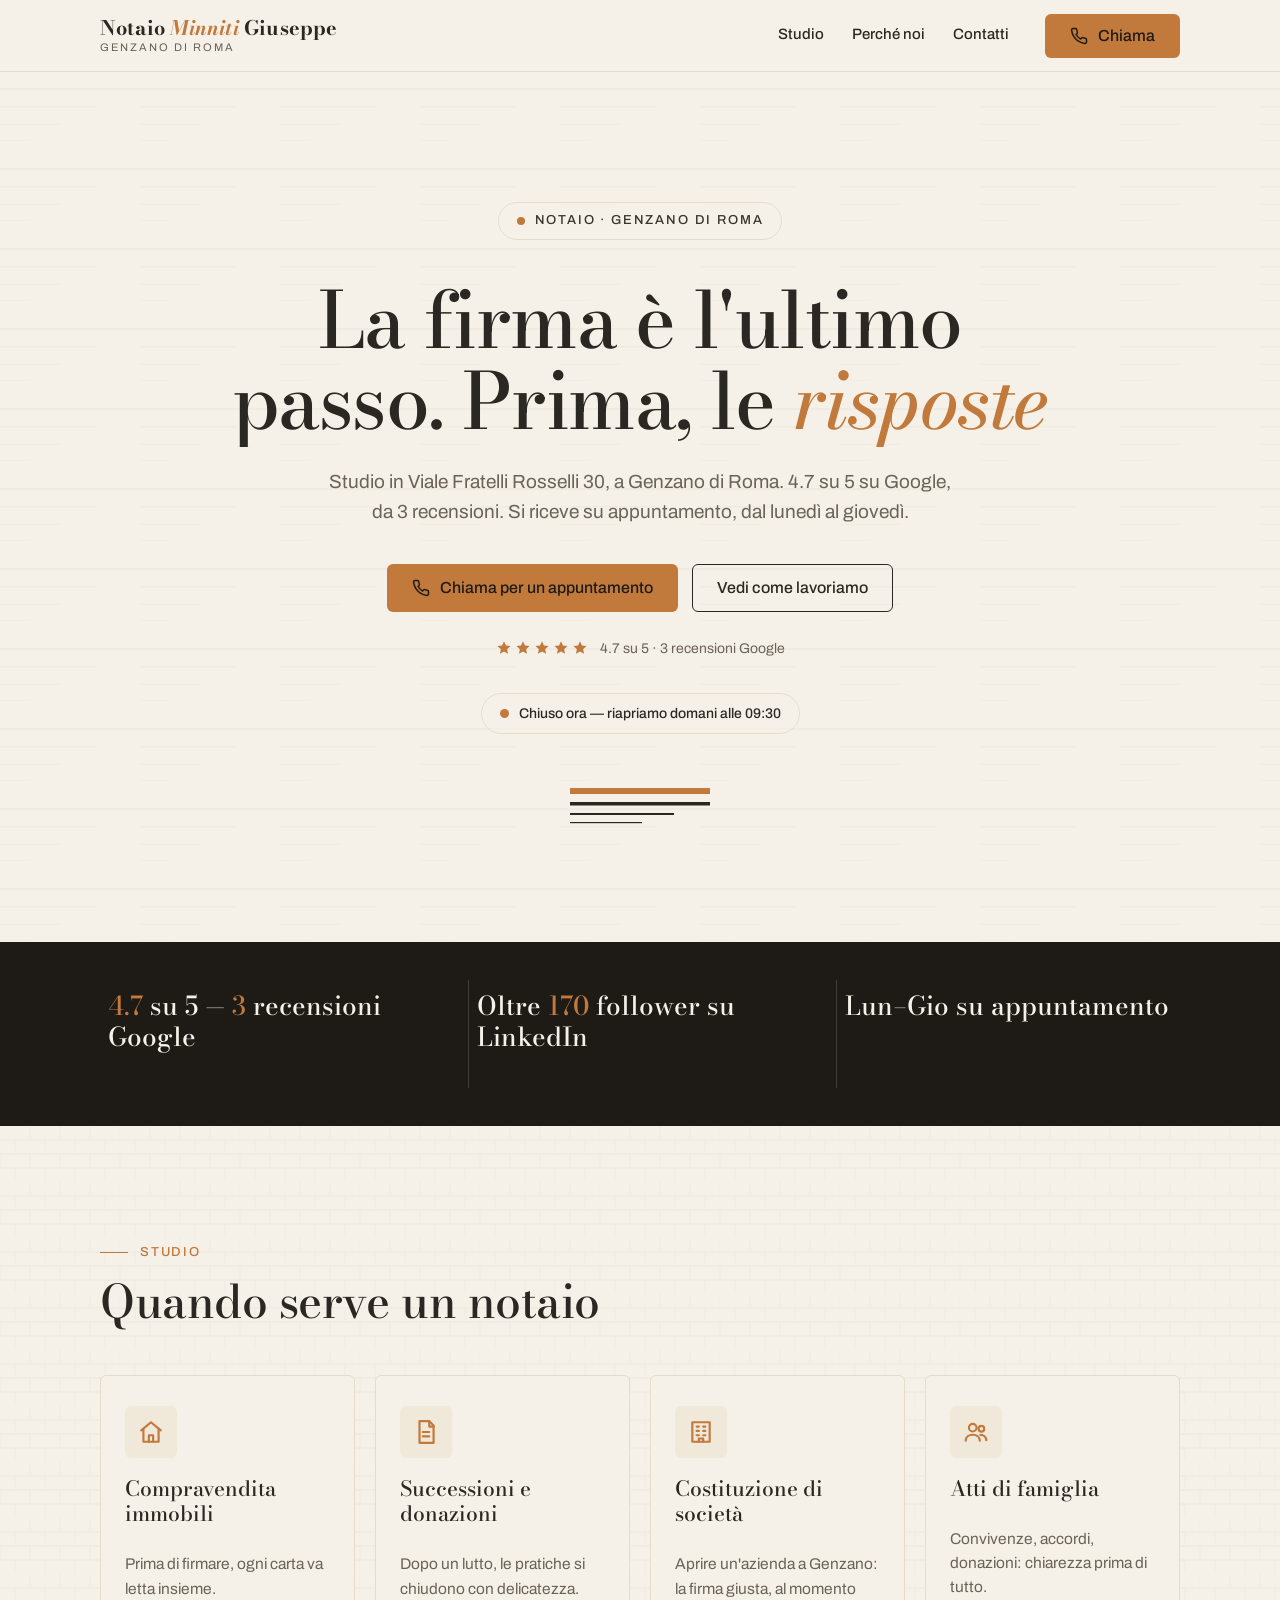
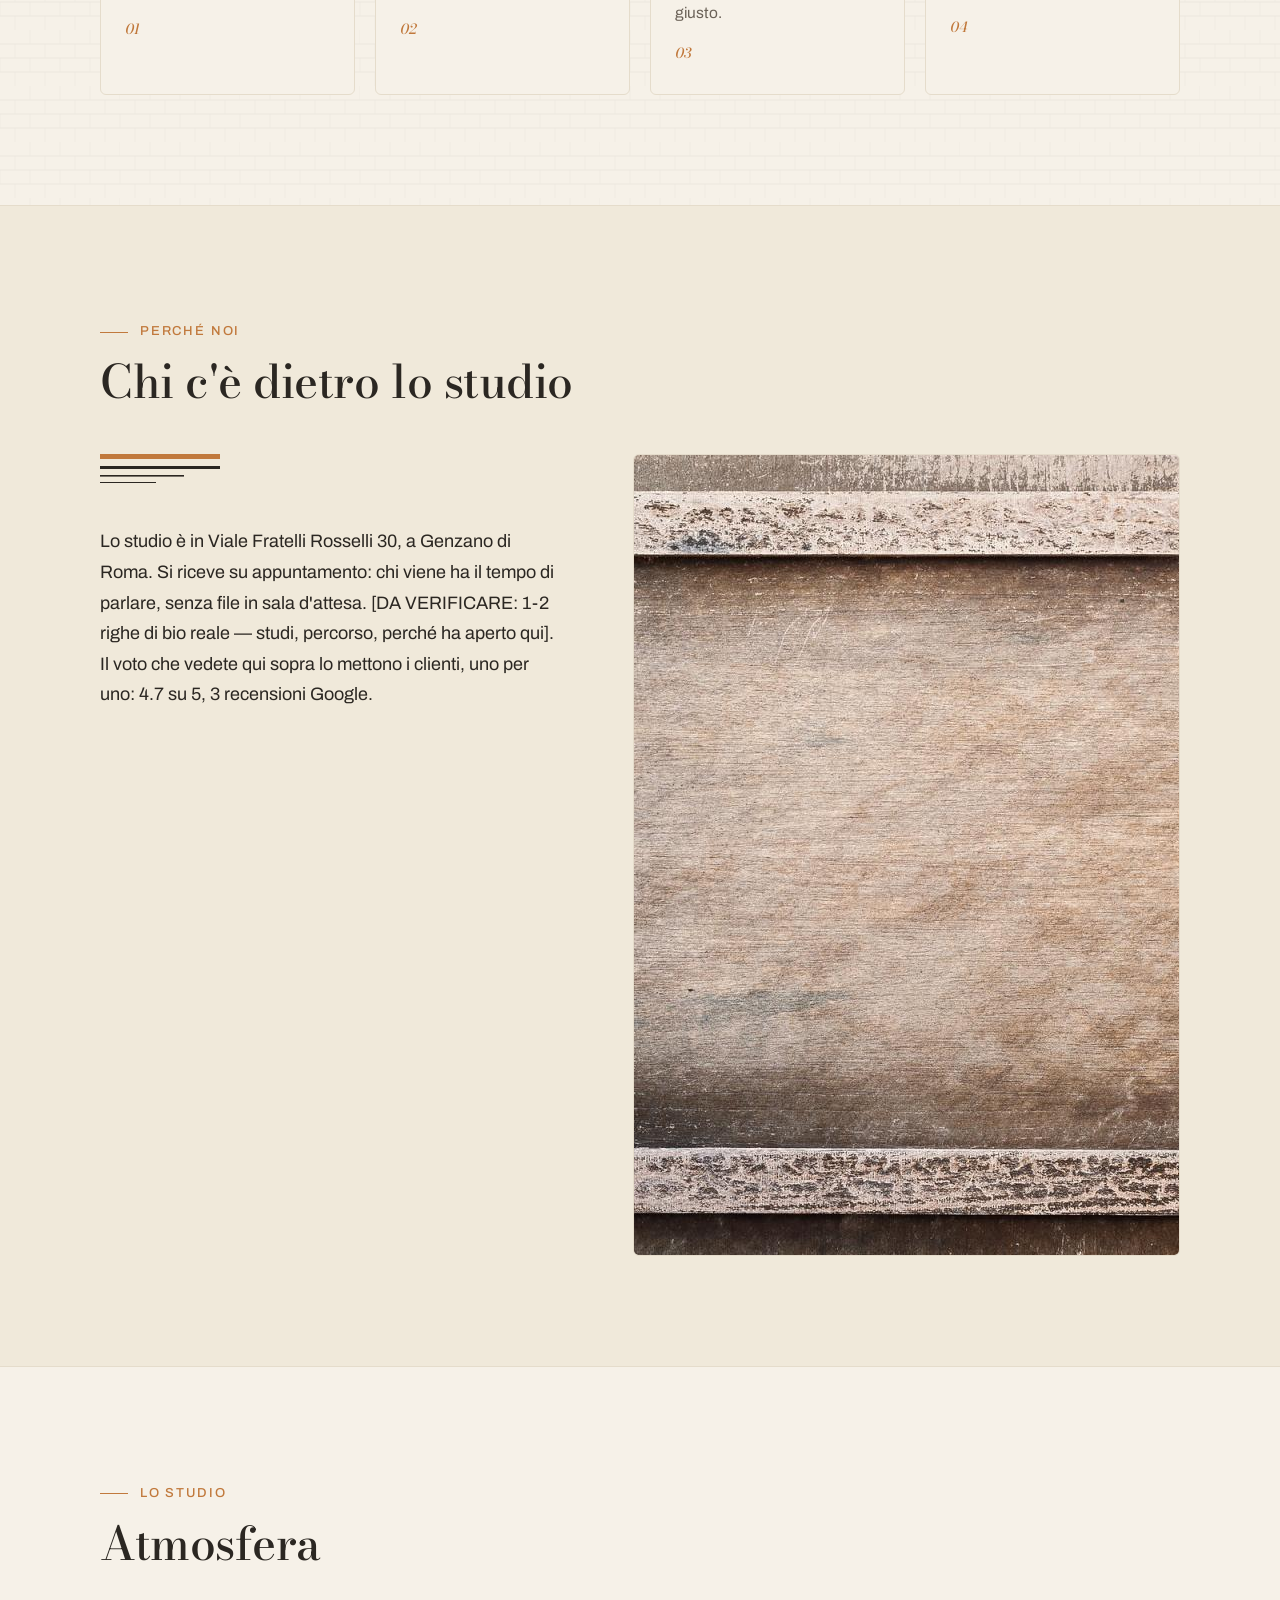
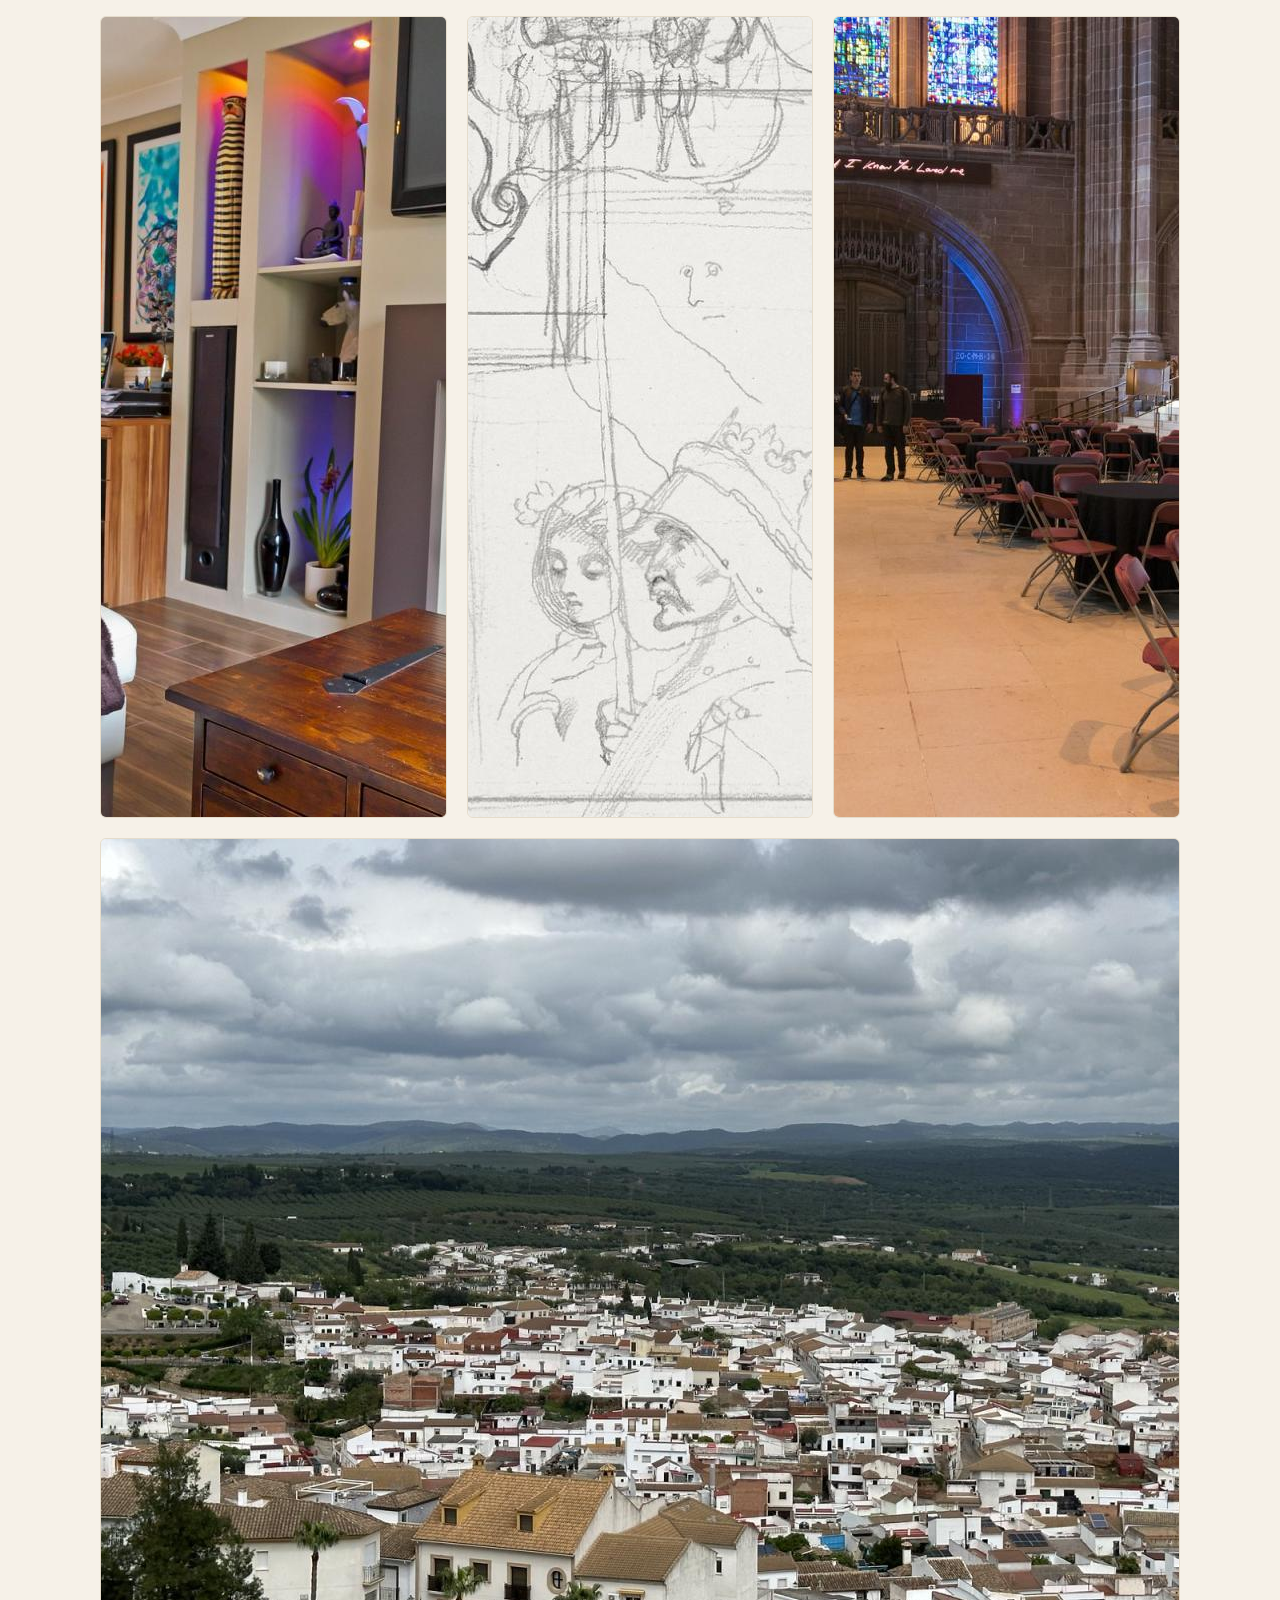
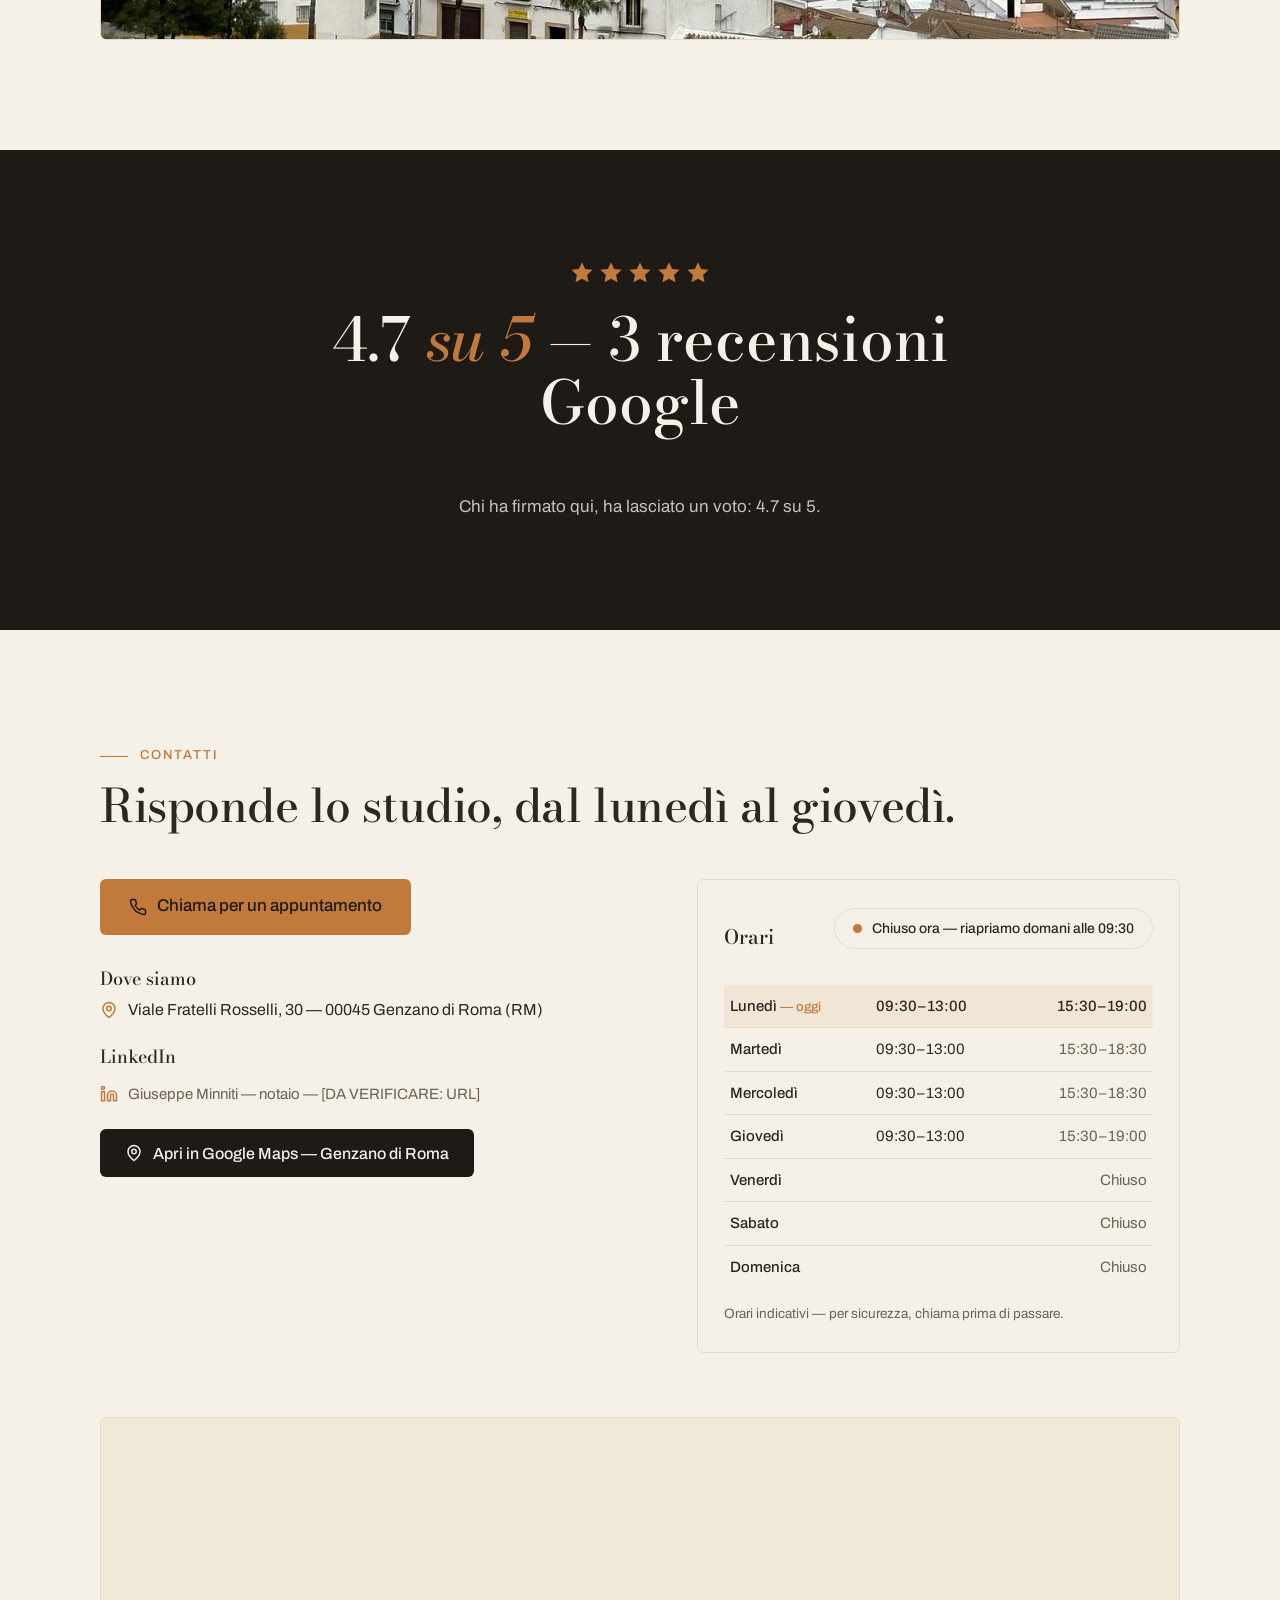
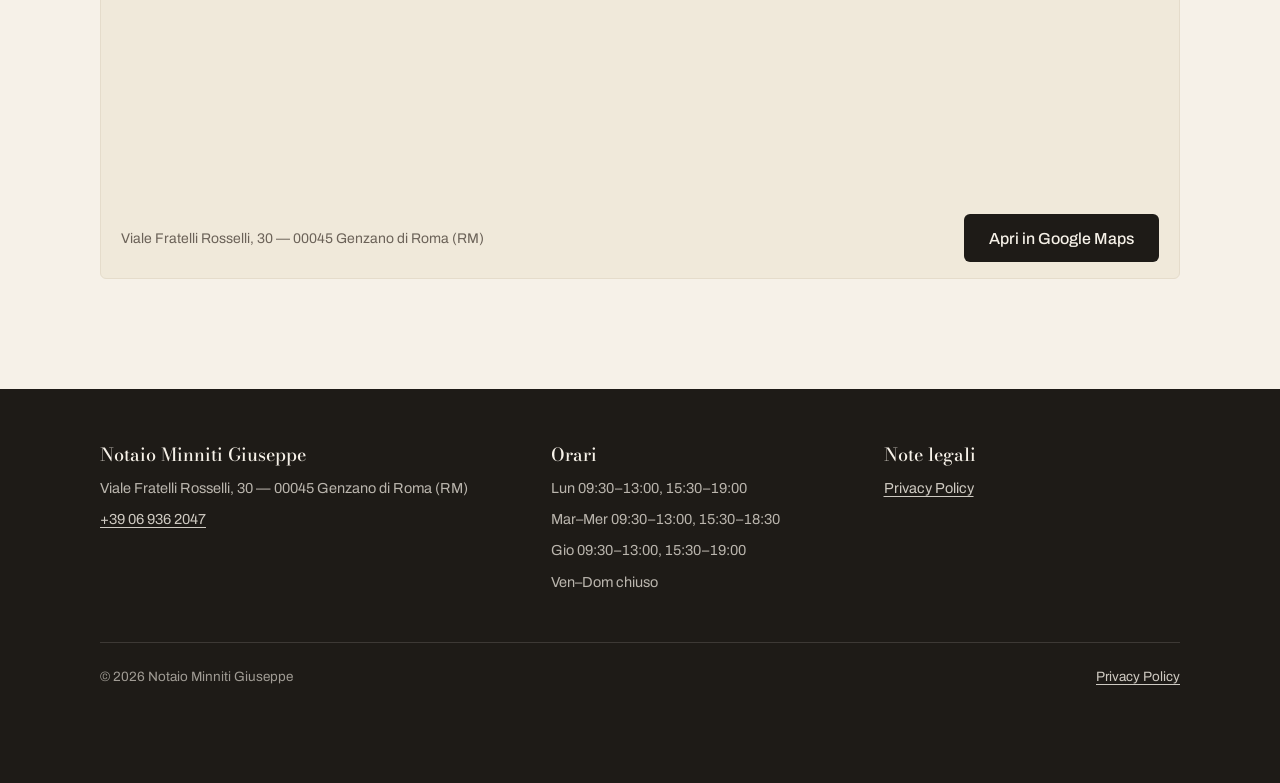
==== index.html @ 0410762c "Sito demo notaio-minniti-giuseppe-genzano" ====
<!DOCTYPE html>
<html lang="it">
<head>
  <meta charset="UTF-8">
  <meta name="viewport" content="width=device-width, initial-scale=1.0">
  <title>Notaio Minniti Giuseppe — Genzano di Roma · Notaio che risponde</title>
  <meta name="description" content="Studio notarile in Viale Fratelli Rosselli 30, a Genzano di Roma. 4.7 su 5 su Google, da 3 recensioni. Compravendite, successioni, società e atti di famiglia. Si riceve su appuntamento, dal lunedì al giovedì.">
  <meta name="geo.region" content="IT-RM">
  <meta name="geo.placename" content="Genzano di Roma">
  <meta name="geo.position" content="41.7099509;12.6858697">
  <meta name="ICBM" content="41.7099509, 12.6858697">
  <link rel="canonical" href="https://notaiominniti-genzano.github.io/">
  <meta property="og:type" content="website">
  <meta property="og:locale" content="it_IT">
  <meta property="og:site_name" content="Notaio Minniti Giuseppe">
  <meta property="og:title" content="Notaio Minniti Giuseppe — Genzano di Roma">
  <meta property="og:description" content="La firma è l'ultimo passo. Prima, le risposte. Studio in Viale Fratelli Rosselli 30, Genzano di Roma. 4.7 su 5 su Google, da 3 recensioni.">
  <meta property="og:url" content="https://notaiominniti-genzano.github.io/">
  <link rel="icon" type="image/svg+xml" href="favicon.svg">

  <script type="application/ld+json">
  {
    "@context": "https://schema.org",
    "@type": "LocalBusiness",
    "name": "Notaio Minniti Giuseppe",
    "url": "https://notaiominniti-genzano.github.io/",
    "telephone": "+3906****2047",
    "address": {
      "@type": "PostalAddress",
      "streetAddress": "Viale Fratelli Rosselli, 30",
      "addressLocality": "Genzano di Roma",
      "addressRegion": "RM",
      "postalCode": "00045",
      "addressCountry": "IT"
    },
    "geo": {
      "@type": "GeoCoordinates",
      "latitude": 41.7099509,
      "longitude": 12.6858697
    },
    "aggregateRating": {
      "@type": "AggregateRating",
      "ratingValue": "4.7",
      "reviewCount": "3"
    }
  }
  </script>

  <noscript>
    <style>
      .reveal, .hero__badge, .hero__title .word > span, .hero__sub,
      .hero__cta-row, .hero__rating, .hero__status {
        opacity: 1 !important;
        transform: none !important;
        animation: none !important;
      }
    </style>
  </noscript>

  <link rel="preload" as="font" type="font/woff2" crossorigin href="fonts/font-00.woff2">
  <link rel="preload" as="font" type="font/woff2" crossorigin href="fonts/font-05.woff2">
  <link rel="preload" as="font" type="font/woff2" crossorigin href="fonts/font-03.woff2">

  <link rel="stylesheet" href="css/variables.css">
  <link rel="stylesheet" href="css/base.css">
  <link rel="stylesheet" href="css/components.css">
  <link rel="stylesheet" href="fonts/fonts.css">

  <style>
    /* Design tokens — specchio inline di css/variables.css (fonte di verità) */
    :root {
      --paper: #F6F1E8;
      --ink: #2B2722;
      --primary: #3A342C;
      --accent: #C1793C;
      --deep: #1E1B17;
      --line: #E5DCCB;
    }

    /* Hero: CSS @keyframes INLINE (mai GSAP sopra la fold) */
    @keyframes heroUp {
      from { opacity: 0; transform: translateY(22px); }
      to   { opacity: 1; transform: translateY(0); }
    }

    @keyframes heroWordUp {
      from { opacity: 0; transform: translateY(1.05em); }
      to   { opacity: 1; transform: translateY(0); }
    }
  </style>

  <script>
    /* Delay eroe in modo SINCRONO (anti-flash): le variabili sono lette
       dalle animazioni CSS del primo render, nessuna classe aggiunta dopo. */
    (function () {
      var s = document.documentElement.style;
      var i;
      for (i = 1; i <= 8; i += 1) {
        s.setProperty('--d' + i, (0.04 + i * 0.055).toFixed(3) + 's');
      }
      s.setProperty('--d-hero-1', '0.05s');
      s.setProperty('--d-hero-2', '0.6s');
      s.setProperty('--d-hero-3', '0.68s');
      s.setProperty('--d-hero-4', '0.76s');
      s.setProperty('--d-hero-5', '0.84s');
    })();
  </script>
</head>
<body>

  <a class="skip-link" href="#main">Salta al contenuto</a>

  <!-- Header / Nav -->
  <header class="header" id="header">
    <div class="container header__inner">
      <a class="brand" href="#main" aria-label="Notaio Minniti Giuseppe — torna all'inizio">
        <span class="brand__name">Notaio <em>Minniti</em> Giuseppe</span>
        <span class="brand__tag">Genzano di Roma</span>
      </a>
      <nav class="nav" aria-label="Navigazione principale">
        <div class="nav__links">
          <a class="nav__link" href="#studio">Studio</a>
          <a class="nav__link" href="#perche">Perché noi</a>
          <a class="nav__link" href="#contatti">Contatti</a>
          <a class="btn btn--primary nav__cta" href="tel:+39069362047">
            <svg viewBox="0 0 24 24" fill="none" stroke="currentColor" stroke-width="2" stroke-linecap="round" stroke-linejoin="round" aria-hidden="true"><path d="M22 16.9v3a2 2 0 0 1-2.2 2 19.8 19.8 0 0 1-8.6-3.1 19.5 19.5 0 0 1-6-6A19.8 19.8 0 0 1 2.1 4.2 2 2 0 0 1 4.1 2h3a2 2 0 0 1 2 1.7c.1 1 .4 2 .7 2.9a2 2 0 0 1-.4 2.1L8.1 10a16 16 0 0 0 6 6l1.3-1.3a2 2 0 0 1 2.1-.4c.9.3 1.9.6 2.9.7a2 2 0 0 1 1.6 2Z"/></svg>
            Chiama
          </a>
        </div>
        <button class="nav__burger" id="burger" type="button" aria-label="Apri il menu" aria-expanded="false" aria-controls="mobileMenu">
          <svg viewBox="0 0 24 24" fill="none" stroke="currentColor" stroke-width="2" stroke-linecap="round" aria-hidden="true"><path d="M4 7h16M4 12h16M4 17h16"/></svg>
        </button>
      </nav>
    </div>
  </header>

  <!-- Pannello menu mobile -->
  <nav class="nav__menu" id="mobileMenu" aria-label="Navigazione mobile">
    <a href="#studio">Studio</a>
    <a href="#perche">Perché noi</a>
    <a href="#contatti">Contatti</a>
    <a class="btn btn--primary" href="tel:+39069362047">Chiama per un appuntamento</a>
  </nav>

  <main id="main">

    <!-- 1 · Hero -->
    <section class="hero" id="hero">
      <div class="container hero__inner">
        <p class="hero__badge" id="heroBadge"><span class="dot" aria-hidden="true"></span>Notaio · Genzano di Roma</p>

        <h1 class="hero__title" id="heroTitle">
          <span class="word"><span>La</span></span>
          <span class="word"><span>firma</span></span>
          <span class="word"><span>è</span></span>
          <span class="word"><span>l'ultimo</span></span>
          <span class="word"><span>passo.</span></span>
          <span class="word"><span>Prima,</span></span>
          <span class="word"><span>le</span></span>
          <em class="accent word"><span>risposte</span></em>
        </h1>

        <p class="hero__sub" id="heroSub">Studio in Viale Fratelli Rosselli 30, a Genzano di Roma. 4.7 su 5 su Google, da 3 recensioni. Si riceve su appuntamento, dal lunedì al giovedì.</p>

        <div class="hero__cta-row" id="heroCta">
          <a class="btn btn--primary" href="tel:+39069362047">
            <svg viewBox="0 0 24 24" fill="none" stroke="currentColor" stroke-width="2" stroke-linecap="round" stroke-linejoin="round" aria-hidden="true"><path d="M22 16.9v3a2 2 0 0 1-2.2 2 19.8 19.8 0 0 1-8.6-3.1 19.5 19.5 0 0 1-6-6A19.8 19.8 0 0 1 2.1 4.2 2 2 0 0 1 4.1 2h3a2 2 0 0 1 2 1.7c.1 1 .4 2 .7 2.9a2 2 0 0 1-.4 2.1L8.1 10a16 16 0 0 0 6 6l1.3-1.3a2 2 0 0 1 2.1-.4c.9.3 1.9.6 2.9.7a2 2 0 0 1 1.6 2Z"/></svg>
            Chiama per un appuntamento
          </a>
          <a class="btn btn--ghost" href="#studio">Vedi come lavoriamo</a>
        </div>

        <div class="hero__rating" id="heroRating">
          <span class="stars" aria-hidden="true">
            <svg viewBox="0 0 24 24" fill="currentColor"><path d="M12 2l2.9 6.3 6.9.8-5.1 4.7 1.4 6.8L12 17.2 5.9 20.6l1.4-6.8L2.2 9.1l6.9-.8z"/></svg>
            <svg viewBox="0 0 24 24" fill="currentColor"><path d="M12 2l2.9 6.3 6.9.8-5.1 4.7 1.4 6.8L12 17.2 5.9 20.6l1.4-6.8L2.2 9.1l6.9-.8z"/></svg>
            <svg viewBox="0 0 24 24" fill="currentColor"><path d="M12 2l2.9 6.3 6.9.8-5.1 4.7 1.4 6.8L12 17.2 5.9 20.6l1.4-6.8L2.2 9.1l6.9-.8z"/></svg>
            <svg viewBox="0 0 24 24" fill="currentColor"><path d="M12 2l2.9 6.3 6.9.8-5.1 4.7 1.4 6.8L12 17.2 5.9 20.6l1.4-6.8L2.2 9.1l6.9-.8z"/></svg>
            <svg viewBox="0 0 24 24" fill="currentColor"><path d="M12 2l2.9 6.3 6.9.8-5.1 4.7 1.4 6.8L12 17.2 5.9 20.6l1.4-6.8L2.2 9.1l6.9-.8z"/></svg>
          </span>
          <span>4.7 su 5 · 3 recensioni Google</span>
        </div>

        <div class="hero__status">
          <span class="status-pill status-pill--hero js-status" role="status" aria-live="polite">
            <span class="dot" aria-hidden="true"></span>
            <span class="js-status-text"></span>
          </span>
        </div>

        <div class="arch-lines" aria-hidden="true">
          <svg width="140" height="44" viewBox="0 0 140 44" fill="none">
            <rect x="0" y="0" width="140" height="6" fill="#C1793C"/>
            <rect x="0" y="14" width="140" height="3.5" fill="#2B2722"/>
            <rect x="0" y="25" width="104" height="2" fill="#2B2722"/>
            <rect x="0" y="34" width="72" height="1.2" fill="#2B2722"/>
          </svg>
        </div>
      </div>
    </section>


    <!-- 2 · Trust bar (solo numeri reali) -->
    <section class="trust" aria-label="Numeri dello studio">
      <div class="container trust__grid">
        <div class="trust__item reveal">
          <p class="trust__item-text"><span class="counter" data-target="4.7" data-decimals="1">4.7</span> su 5 — <span class="counter" data-target="3" data-decimals="0">3</span> recensioni Google</p>
        </div>
        <div class="trust__item reveal">
          <p class="trust__item-text">Oltre <span class="counter" data-target="170" data-decimals="0">170</span> follower su LinkedIn</p>
        </div>
        <div class="trust__item reveal">
          <p class="trust__item-text">Lun–Gio su appuntamento</p>
        </div>
      </div>
    </section>

    <!-- 3 · Servizi -->
    <section class="services section" id="studio">
      <div class="roman-wall" aria-hidden="true"></div>
      <div class="container services__inner">
        <div class="section-head reveal">
          <span class="section-head__kicker">Studio</span>
          <h2>Quando serve un notaio</h2>
        </div>

        <div class="cards-grid">
          <article class="card">
            <span class="card__icon" aria-hidden="true">
              <svg viewBox="0 0 24 24" fill="none" stroke="currentColor" stroke-width="2" stroke-linecap="round" stroke-linejoin="round"><path d="M3 10.5 12 3l9 7.5"/><path d="M5 9.5V21h14V9.5"/><path d="M10 21v-6h4v6"/></svg>
            </span>
            <h3>Compravendita immobili</h3>
            <p>Prima di firmare, ogni carta va letta insieme.</p>
            <span class="card__num" aria-hidden="true">01</span>
          </article>

          <article class="card">
            <span class="card__icon" aria-hidden="true">
              <svg viewBox="0 0 24 24" fill="none" stroke="currentColor" stroke-width="2" stroke-linecap="round" stroke-linejoin="round"><path d="M6 2h9l4 4v16H6z"/><path d="M15 2v5h4"/><path d="M9 12h6M9 16h6"/></svg>
            </span>
            <h3>Successioni e donazioni</h3>
            <p>Dopo un lutto, le pratiche si chiudono con delicatezza.</p>
            <span class="card__num" aria-hidden="true">02</span>
          </article>

          <article class="card">
            <span class="card__icon" aria-hidden="true">
              <svg viewBox="0 0 24 24" fill="none" stroke="currentColor" stroke-width="2" stroke-linecap="round" stroke-linejoin="round"><path d="M4 3h16v18H4z"/><path d="M8 7h2M8 11h2M8 15h2M14 7h2M14 11h2M14 15h2M10 21v-3h4v3"/></svg>
            </span>
            <h3>Costituzione di società</h3>
            <p>Aprire un'azienda a Genzano: la firma giusta, al momento giusto.</p>
            <span class="card__num" aria-hidden="true">03</span>
          </article>

          <article class="card">
            <span class="card__icon" aria-hidden="true">
              <svg viewBox="0 0 24 24" fill="none" stroke="currentColor" stroke-width="2" stroke-linecap="round" stroke-linejoin="round"><circle cx="9" cy="8" r="3.5"/><path d="M2.5 20c0-3.5 2.9-5.5 6.5-5.5s6.5 2 6.5 5.5"/><circle cx="17" cy="9" r="2.6"/><path d="M16 14.6c3 0 5.5 1.8 5.5 4.9"/></svg>
            </span>
            <h3>Atti di famiglia</h3>
            <p>Convivenze, accordi, donazioni: chiarezza prima di tutto.</p>
            <span class="card__num" aria-hidden="true">04</span>
          </article>
        </div>
      </div>
    </section>


    <!-- 4 · Perché noi -->
    <section class="perche section" id="perche">
      <div class="container">
        <div class="section-head reveal">
          <span class="section-head__kicker">Perché noi</span>
          <h2>Chi c'è dietro lo studio</h2>
        </div>

        <div class="perche__grid reveal">
          <div class="perche__body">
            <div class="arch-lines arch-lines--section" aria-hidden="true">
              <svg width="120" height="36" viewBox="0 0 120 36" fill="none">
                <rect x="0" y="0" width="120" height="5" fill="#C1793C"/>
                <rect x="0" y="12" width="120" height="3" fill="#2B2722"/>
                <rect x="0" y="21" width="84" height="1.6" fill="#2B2722"/>
                <rect x="0" y="28" width="56" height="1" fill="#2B2722"/>
              </svg>
            </div>
            <div class="perche__copy">
              <p>Lo studio è in Viale Fratelli Rosselli 30, a Genzano di Roma. Si riceve su appuntamento: chi viene ha il tempo di parlare, senza file in sala d'attesa. [DA VERIFICARE: 1-2 righe di bio reale — studi, percorso, perché ha aperto qui]. Il voto che vedete qui sopra lo mettono i clienti, uno per uno: 4.7 su 5, 3 recensioni Google.</p>
            </div>
          </div>
          <figure class="perche__media">
            <img src="images/atmosfera-2.jpg" alt="Atmosfera dello studio — scrivania in legno" width="1280" height="800" loading="lazy" decoding="async">
          </figure>
        </div>
      </div>
    </section>


    <!-- 5 · Galleria — atmosfera dello studio -->
    <section class="gallery section" id="atmosfera" aria-label="Atmosfera dello studio">
      <div class="container">
        <div class="section-head reveal">
          <span class="section-head__kicker">Lo studio</span>
          <h2>Atmosfera</h2>
        </div>

        <div class="gallery-grid">
          <figure class="gallery-item reveal">
            <img src="images/atmosfera-1.jpg" alt="Atmosfera dello studio — poltrona in pelle" width="1280" height="800" loading="lazy" decoding="async">
          </figure>
          <figure class="gallery-item reveal">
            <img src="images/atmosfera-3.jpg" alt="Atmosfera dello studio — penna e inchiostro" width="1280" height="800" loading="lazy" decoding="async">
          </figure>
          <figure class="gallery-item reveal">
            <img src="images/atmosfera-4.jpg" alt="Atmosfera dello studio — libri antichi" width="1280" height="800" loading="lazy" decoding="async">
          </figure>
          <figure class="gallery-item gallery-item--wide reveal">
            <img src="images/atmosfera-5.jpg" alt="Atmosfera dello studio — il borgo" width="1280" height="800" loading="lazy" decoding="async">
          </figure>
        </div>
      </div>
    </section>


    <!-- 6 · Rating band (sfondo scuro) -->
    <section class="rating-band section">
      <div class="container rating-band__inner reveal">
        <div class="stars" aria-hidden="true">
          <svg viewBox="0 0 24 24" fill="currentColor"><path d="M12 2l2.9 6.3 6.9.8-5.1 4.7 1.4 6.8L12 17.2 5.9 20.6l1.4-6.8L2.2 9.1l6.9-.8z"/></svg>
          <svg viewBox="0 0 24 24" fill="currentColor"><path d="M12 2l2.9 6.3 6.9.8-5.1 4.7 1.4 6.8L12 17.2 5.9 20.6l1.4-6.8L2.2 9.1l6.9-.8z"/></svg>
          <svg viewBox="0 0 24 24" fill="currentColor"><path d="M12 2l2.9 6.3 6.9.8-5.1 4.7 1.4 6.8L12 17.2 5.9 20.6l1.4-6.8L2.2 9.1l6.9-.8z"/></svg>
          <svg viewBox="0 0 24 24" fill="currentColor"><path d="M12 2l2.9 6.3 6.9.8-5.1 4.7 1.4 6.8L12 17.2 5.9 20.6l1.4-6.8L2.2 9.1l6.9-.8z"/></svg>
          <svg viewBox="0 0 24 24" fill="currentColor"><path d="M12 2l2.9 6.3 6.9.8-5.1 4.7 1.4 6.8L12 17.2 5.9 20.6l1.4-6.8L2.2 9.1l6.9-.8z"/></svg>
        </div>
        <p class="rating-band__score">4.7 <em>su 5</em> — 3 recensioni Google</p>
        <p class="rating-band__line">Chi ha firmato qui, ha lasciato un voto: 4.7 su 5.</p>
      </div>
    </section>

    <!-- 6 · Contatti -->
    <section class="contacts section" id="contatti">
      <div class="container">
        <div class="section-head reveal">
          <span class="section-head__kicker">Contatti</span>
          <h2>Risponde lo studio, dal lunedì al giovedì.</h2>
        </div>

        <div class="contacts__grid">
          <div class="reveal">
            <div class="contacts__cta">
              <a class="btn btn--primary" href="tel:+39069362047">
                <svg viewBox="0 0 24 24" fill="none" stroke="currentColor" stroke-width="2" stroke-linecap="round" stroke-linejoin="round" aria-hidden="true"><path d="M22 16.9v3a2 2 0 0 1-2.2 2 19.8 19.8 0 0 1-8.6-3.1 19.5 19.5 0 0 1-6-6A19.8 19.8 0 0 1 2.1 4.2 2 2 0 0 1 4.1 2h3a2 2 0 0 1 2 1.7c.1 1 .4 2 .7 2.9a2 2 0 0 1-.4 2.1L8.1 10a16 16 0 0 0 6 6l1.3-1.3a2 2 0 0 1 2.1-.4c.9.3 1.9.6 2.9.7a2 2 0 0 1 1.6 2Z"/></svg>
                Chiama per un appuntamento
              </a>
            </div>

            <div class="contacts__block">
              <h3>Dove siamo</h3>
              <p class="contacts__addr">
                <svg viewBox="0 0 24 24" fill="none" stroke="currentColor" stroke-width="2" stroke-linecap="round" stroke-linejoin="round" aria-hidden="true"><path d="M20 10c0 6-8 12-8 12S4 16 4 10a8 8 0 1 1 16 0Z"/><circle cx="12" cy="10" r="3"/></svg>
                <span>Viale Fratelli Rosselli, 30 — 00045 Genzano di Roma (RM)</span>
              </p>
            </div>

            <div class="contacts__block">
              <h3>LinkedIn</h3>
              <p class="contacts__linkedin">
                <svg viewBox="0 0 24 24" fill="none" stroke="currentColor" stroke-width="2" stroke-linecap="round" stroke-linejoin="round" aria-hidden="true"><path d="M16 8a6 6 0 0 1 6 6v7h-4v-7a2 2 0 0 0-4 0v7h-4v-7a6 6 0 0 1 6-6Z"/><rect x="2" y="9" width="4" height="12"/><circle cx="4" cy="4" r="2"/></svg>
                <span>Giuseppe Minniti — notaio — [DA VERIFICARE: URL]</span>
              </p>
            </div>

            <div class="contacts__actions">
              <a class="btn btn--dark" href="https://www.google.com/maps/search/?api=1&amp;query=Viale%20Fratelli%20Rosselli%2030%2C%2000045%20Genzano%20di%20Roma%20RM" target="_blank" rel="noopener">
                <svg viewBox="0 0 24 24" fill="none" stroke="currentColor" stroke-width="2" stroke-linecap="round" stroke-linejoin="round" aria-hidden="true"><path d="M20 10c0 6-8 12-8 12S4 16 4 10a8 8 0 1 1 16 0Z"/><circle cx="12" cy="10" r="3"/></svg>
                Apri in Google Maps — Genzano di Roma
              </a>
            </div>
          </div>

          <div class="reveal">
            <div class="hours-card">
              <div class="hours-card__title">
                <h3>Orari</h3>
                <span class="status-pill status-pill--contacts js-status" role="status" aria-live="polite">
                  <span class="dot" aria-hidden="true"></span>
                  <span class="js-status-text"></span>
                </span>
              </div>
              <table class="hours-table">
                <tr data-day="1"><td>Lunedì</td><td>09:30–13:00</td><td>15:30–19:00</td></tr>
                <tr data-day="2"><td>Martedì</td><td>09:30–13:00</td><td>15:30–18:30</td></tr>
                <tr data-day="3"><td>Mercoledì</td><td>09:30–13:00</td><td>15:30–18:30</td></tr>
                <tr data-day="4"><td>Giovedì</td><td>09:30–13:00</td><td>15:30–19:00</td></tr>
                <tr data-day="5"><td>Venerdì</td><td colspan="2">Chiuso</td></tr>
                <tr data-day="6"><td>Sabato</td><td colspan="2">Chiuso</td></tr>
                <tr data-day="7"><td>Domenica</td><td colspan="2">Chiuso</td></tr>
              </table>
              <p class="hours-note">Orari indicativi — per sicurezza, chiama prima di passare.</p>
            </div>
          </div>
        </div>

        <!-- 7 · Mappa -->
        <div class="map-wrap reveal">
          <iframe class="map-frame" title="Mappa — Viale Fratelli Rosselli 30, Genzano di Roma" src="https://maps.google.com/maps?q=Viale+Fratelli+Rosselli+30+Genzano+di+Roma+RM&amp;output=embed" loading="lazy" referrerpolicy="no-referrer-when-downgrade" allowfullscreen></iframe>
          <div class="map-wrap__foot">
            <span>Viale Fratelli Rosselli, 30 — 00045 Genzano di Roma (RM)</span>
            <a class="btn btn--dark" href="https://www.google.com/maps/search/?api=1&amp;query=Viale%20Fratelli%20Rosselli%2030%2C%2000045%20Genzano%20di%20Roma%20RM" target="_blank" rel="noopener">Apri in Google Maps</a>
          </div>
        </div>
      </div>
    </section>


  </main>

  <!-- 8 · Footer -->
  <footer class="footer" id="siteFooter">
    <div class="container">
      <div class="footer__grid">
        <div>
          <h3>Notaio Minniti Giuseppe</h3>
          <p>Viale Fratelli Rosselli, 30 — 00045 Genzano di Roma (RM)</p>
          <p><a href="tel:+39069362047">+39 06 936 2047</a></p>
        </div>
        <div>
          <h3>Orari</h3>
          <p>Lun 09:30–13:00, 15:30–19:00</p>
          <p>Mar–Mer 09:30–13:00, 15:30–18:30</p>
          <p>Gio 09:30–13:00, 15:30–19:00</p>
          <p>Ven–Dom chiuso</p>
        </div>
        <div>
          <h3>Note legali</h3>
          <p><a href="privacy.html">Privacy Policy</a></p>
        </div>
      </div>
      <div class="footer__bottom">
        <span>© 2026 Notaio Minniti Giuseppe</span>
        <a href="privacy.html">Privacy Policy</a>
      </div>
    </div>
  </footer>

  <!-- Sticky CTA mobile -->
  <div class="sticky-cta" id="stickyCta">
    <a class="btn btn--primary" href="tel:+39069362047">
      <svg viewBox="0 0 24 24" fill="none" stroke="currentColor" stroke-width="2" stroke-linecap="round" stroke-linejoin="round" aria-hidden="true"><path d="M22 16.9v3a2 2 0 0 1-2.2 2 19.8 19.8 0 0 1-8.6-3.1 19.5 19.5 0 0 1-6-6A19.8 19.8 0 0 1 2.1 4.2 2 2 0 0 1 4.1 2h3a2 2 0 0 1 2 1.7c.1 1 .4 2 .7 2.9a2 2 0 0 1-.4 2.1L8.1 10a16 16 0 0 0 6 6l1.3-1.3a2 2 0 0 1 2.1-.4c.9.3 1.9.6 2.9.7a2 2 0 0 1 1.6 2Z"/></svg>
      Chiama ora <span class="sticky-cta__num">· 06 936 2047</span>
    </a>
  </div>

  <!-- Vendor LOCALI (mai CDN) -->
  <script src="js/vendor/gsap.min.js" defer></script>
  <script src="js/vendor/ScrollTrigger.min.js" defer></script>
  <script src="js/vendor/lenis.min.js" defer></script>

  <!-- App -->
  <script src="js/counters.js" defer></script>
  <script src="js/animations.js" defer></script>
  <script src="js/main.js" defer></script>
</body>
</html>
---- css/variables.css ----
/* ============================================================
   Notaio Minniti Giuseppe — Genzano di Roma
   Design tokens — "Il notaio che risponde"
   Palette grafite caldo + ambra · Bodoni Moda + Archivo
   ============================================================ */

:root {
  /* Palette (unica fonte) */
  --paper: #F6F1E8;   /* crema */
  --ink: #2B2722;     /* grafite caldo */
  --primary: #3A342C; /* grafite medio */
  --accent: #C1793C;  /* ambra bruciata */
  --deep: #1E1B17;    /* grafite quasi nero */
  --line: #E5DCCB;    /* bordo chiaro */

  /* Derivate */
  --paper-2: #F0E9DA;   /* crema profonda per card alternate */
  --ink-soft: #6B6258;  /* testo secondario (contrasto >= 4.5:1 su paper) */
  --accent-soft: #D4945C; /* ambra per hover su scuro */
  --on-deep: #EFE7D8;   /* testo chiaro su deep */

  /* Font */
  --font-display: 'Bodoni Moda', Georgia, 'Times New Roman', serif;
  --font-body: 'Archivo', 'Helvetica Neue', Arial, sans-serif;

  /* Layout */
  --header-h: 72px;
  --header-h-mobile: 64px;
  --container: 1160px;
  --gutter: clamp(20px, 4vw, 40px);
  --radius-sm: 6px;

  /* Motion */
  --ease-out: cubic-bezier(0.22, 1, 0.36, 1);

  /* Breakpoint per il CSS (documentazione) */
  --bp-mobile: 375px;
  --bp-tablet: 768px;
  --bp-desktop: 1280px;
}
---- css/base.css ----
/* ============================================================
   base.css — reset, tipografia, container, bottoni, utilità
   ============================================================ */

*,
*::before,
*::after {
  box-sizing: border-box;
}

html {
  -webkit-text-size-adjust: 100%;
  scroll-behavior: auto; /* lo scroll liscio lo gestisce Lenis */
}

html,
body {
  overflow-x: clip;
}

body {
  margin: 0;
  background: var(--paper);
  color: var(--ink);
  font-family: var(--font-body);
  font-size: 16px;
  line-height: 1.5;
  font-weight: 400;
  -webkit-font-smoothing: antialiased;
  text-rendering: optimizeLegibility;
}

img,
iframe,
svg {
  max-width: 100%;
  vertical-align: middle;
}

h1,
h2,
h3,
h4 {
  font-family: var(--font-display);
  font-weight: 500;
  line-height: 1.1;
  margin: 0 0 0.4em;
}

p {
  margin: 0 0 1em;
}

a {
  color: var(--ink);
  text-underline-offset: 3px;
}

::selection {
  background: var(--accent);
  color: var(--deep);
}

/* Focus ring visibile (accessibilità) */
:focus-visible {
  outline: 3px solid var(--accent);
  outline-offset: 3px;
  border-radius: 2px;
}

/* Visually hidden (accessibilità) */
.visually-hidden {
  position: absolute;
  width: 1px;
  height: 1px;
  margin: -1px;
  padding: 0;
  overflow: hidden;
  clip-path: inset(50%);
  white-space: nowrap;
  border: 0;
}

/* Skip link */
.skip-link {
  position: fixed;
  top: 8px;
  left: 8px;
  z-index: 2000;
  background: var(--deep);
  color: var(--paper);
  padding: 10px 16px;
  border-radius: var(--radius-sm);
  transform: translateY(-200%);
  transition: transform 0.2s ease;
  text-decoration: none;
}

.skip-link:focus {
  transform: translateY(0);
}

/* Container */
.container {
  width: 100%;
  max-width: var(--container);
  margin-inline: auto;
  padding-inline: var(--gutter);
}

/* Bottoni */
.btn {
  display: inline-flex;
  align-items: center;
  justify-content: center;
  gap: 10px;
  min-height: 48px;
  padding: 12px 24px;
  border-radius: var(--radius-sm);
  border: 1px solid transparent;
  font-family: var(--font-body);
  font-size: 16px;
  font-weight: 500;
  line-height: 1.2;
  text-decoration: none;
  cursor: pointer;
  transition: background-color 0.25s ease, color 0.25s ease,
    border-color 0.25s ease, transform 0.15s ease;
}

.btn:active {
  transform: translateY(1px);
}

.btn svg {
  width: 18px;
  height: 18px;
  flex: 0 0 auto;
}

.btn--primary {
  background: var(--accent);
  color: var(--deep);
}

.btn--primary:hover {
  background: var(--accent-soft);
}

.btn--ghost {
  background: transparent;
  color: var(--ink);
  border-color: var(--ink);
}

.btn--ghost:hover {
  background: var(--ink);
  color: var(--paper);
}

.btn--dark {
  background: var(--deep);
  color: var(--paper);
}

.btn--dark:hover {
  background: var(--primary);
}

.btn--line {
  background: transparent;
  color: var(--paper);
  border-color: rgba(246, 241, 232, 0.5);
}

.btn--line:hover {
  background: var(--paper);
  color: var(--deep);
  border-color: var(--paper);
}

/* Stelle SVG (mai U+2605) */
.stars {
  display: flex;
  gap: 3px;
  color: var(--accent);
  line-height: 0;
}

.stars svg {
  width: 16px;
  height: 16px;
  flex: 0 0 auto;
}

/* Reveal bulletproof: opacity 1 di default; GSAP lo pre-hide dopo registerPlugin */
.reveal {
  opacity: 1;
}

/* Titoli di sezione */
.section {
  padding-block: clamp(64px, 9vw, 110px);
}

.section-head {
  margin-bottom: 48px;
}

.section-head__kicker {
  display: inline-flex;
  align-items: center;
  gap: 12px;
  margin-bottom: 14px;
  font-family: var(--font-body);
  font-size: 13px;
  font-weight: 500;
  letter-spacing: 0.14em;
  text-transform: uppercase;
  color: var(--accent);
}

.section-head__kicker::before {
  content: '';
  display: block;
  width: 28px;
  height: 1px;
  background: var(--accent);
}

.section-head h2 {
  font-size: clamp(30px, 4.6vw, 46px);
  font-weight: 500;
  letter-spacing: -0.01em;
}

.section-head__lead {
  max-width: 620px;
  color: var(--ink-soft);
  font-size: 17px;
  margin-top: 14px;
}

@media (max-width: 767px) {
  .section-head {
    margin-bottom: 36px;
  }
}
---- css/components.css ----
/* ============================================================
   components.css — header, hero, sezioni, footer, sticky CTA
   ============================================================ */

/* ---------- Header / Nav ---------- */

.header {
  position: sticky;
  top: 0;
  z-index: 900;
  height: var(--header-h);
  background: rgba(246, 241, 232, 0.92);
  backdrop-filter: blur(8px);
  border-bottom: 1px solid var(--line);
}

.header__inner {
  display: flex;
  align-items: center;
  justify-content: space-between;
  gap: 16px;
  height: 100%;
}

.brand {
  display: inline-flex;
  flex-direction: column;
  gap: 2px;
  text-decoration: none;
  line-height: 1.1;
}

.brand__name {
  font-family: var(--font-display);
  font-size: 20px;
  font-weight: 700;
  color: var(--ink);
  letter-spacing: 0.01em;
  white-space: nowrap;
}

.brand__name em {
  font-style: italic;
  color: var(--accent);
}

.brand__tag {
  font-size: 11px;
  letter-spacing: 0.18em;
  text-transform: uppercase;
  color: var(--ink-soft);
}

.nav__links {
  display: flex;
  align-items: center;
  gap: 28px;
}

.nav__link {
  display: inline-flex;
  align-items: center;
  min-height: 44px;
  font-size: 15px;
  font-weight: 500;
  color: var(--ink);
  text-decoration: none;
  border-bottom: 2px solid transparent;
  transition: border-color 0.2s ease, color 0.2s ease;
}

.nav__link:hover {
  color: var(--accent);
  border-bottom-color: var(--accent);
}

.nav__cta {
  margin-left: 8px;
  min-height: 44px;
  padding-block: 9px;
}

.nav__burger {
  display: none;
}

/* Pannello mobile: MAI visibile da chiuso (top + translateY + visibility) */
.nav__menu {
  display: none;
}

@media (max-width: 767px) {
  .header {
    height: var(--header-h-mobile);
  }

  .brand__name {
    font-size: 17px;
  }

  .nav__links {
    display: none;
  }

  .nav__burger {
    display: inline-flex;
    align-items: center;
    justify-content: center;
    width: 48px;
    height: 48px;
    padding: 0;
    background: transparent;
    border: 0;
    cursor: pointer;
    color: var(--ink);
  }

  .nav__burger svg {
    width: 26px;
    height: 26px;
  }

  .nav__menu {
    display: block;
    position: fixed;
    top: var(--header-h);
    left: 0;
    right: 0;
    z-index: 890;
    background: var(--deep);
    padding: 20px var(--gutter) 28px;
    transform: translateY(calc(-100% - var(--header-h)));
    visibility: hidden;
    transition: transform 0.35s var(--ease-out), visibility 0s linear 0.35s;
  }

  .nav__menu.is-open {
    transform: translateY(0);
    visibility: visible;
    transition: transform 0.35s var(--ease-out), visibility 0s;
  }

  .nav__menu a {
    display: flex;
    align-items: center;
    min-height: 48px;
    color: var(--paper);
    text-decoration: none;
    font-size: 17px;
    font-weight: 500;
    border-bottom: 1px solid rgba(246, 241, 232, 0.12);
  }

  .nav__menu .btn {
    margin-top: 18px;
    width: 100%;
  }
}

/* ---------- Hero ---------- */

.hero {
  position: relative;
  background: var(--paper);
  padding-block: clamp(72px, 11vw, 130px) clamp(64px, 9vw, 110px);
  overflow: hidden;
}

.hero::before {
  content: '';
  position: absolute;
  inset: 0;
  background-image: url("data:image/svg+xml,%3Csvg xmlns='http://www.w3.org/2000/svg' width='140' height='80' viewBox='0 0 140 80'%3E%3Cg fill='%232B2722' fill-opacity='0.03'%3E%3Crect x='0' y='16' width='140' height='2'/%3E%3Crect x='0' y='34' width='96' height='1.4'/%3E%3Crect x='0' y='52' width='60' height='1'/%3E%3Crect x='0' y='68' width='30' height='0.6'/%3E%3C/g%3E%3C/svg%3E");
  background-repeat: repeat;
  pointer-events: none;
}

.hero__inner {
  position: relative;
  max-width: 900px;
  margin-inline: auto;
  text-align: center;
}

.hero__badge {
  display: inline-flex;
  align-items: center;
  gap: 10px;
  padding: 8px 18px;
  border: 1px solid var(--line);
  border-radius: 999px;
  background: rgba(246, 241, 232, 0.7);
  font-size: 13px;
  font-weight: 500;
  letter-spacing: 0.14em;
  text-transform: uppercase;
  color: var(--primary);
  opacity: 0;
  animation: heroUp 0.8s var(--ease-out) both;
  animation-delay: var(--d-hero-1, 0.05s);
}

.hero__badge .dot {
  width: 8px;
  height: 8px;
  border-radius: 50%;
  background: var(--accent);
}

.hero__title {
  margin: 26px 0 0;
  font-size: clamp(40px, 7.4vw, 78px);
  font-weight: 500;
  line-height: 1.04;
  letter-spacing: -0.02em;
  color: var(--ink);
}

.hero__title .word {
  display: inline-block;
  overflow: hidden;
  padding-bottom: 0.08em;
  margin-bottom: -0.08em;
  vertical-align: bottom;
}

.hero__title .word > span {
  display: inline-block;
  will-change: transform, opacity;
  opacity: 0;
  animation: heroWordUp 0.9s var(--ease-out) both;
}

.hero__title em.accent {
  font-style: italic;
  color: var(--accent);
}

/* Delay per parola — impostati in modo sincrono dall'head (variabili CSS) */
.hero__title .word:nth-child(1) > span { animation-delay: var(--d1, 0.05s); }
.hero__title .word:nth-child(2) > span { animation-delay: var(--d2, 0.11s); }
.hero__title .word:nth-child(3) > span { animation-delay: var(--d3, 0.16s); }
.hero__title .word:nth-child(4) > span { animation-delay: var(--d4, 0.22s); }
.hero__title .word:nth-child(5) > span { animation-delay: var(--d5, 0.27s); }
.hero__title .word:nth-child(6) > span { animation-delay: var(--d6, 0.33s); }
.hero__title .word:nth-child(7) > span { animation-delay: var(--d7, 0.38s); }
.hero__title .word:nth-child(8) > span { animation-delay: var(--d8, 0.44s); }

.hero__sub {
  max-width: 640px;
  margin: 26px auto 0;
  font-size: clamp(17px, 2vw, 19px);
  line-height: 1.6;
  color: var(--ink-soft);
  opacity: 0;
  animation: heroUp 0.8s var(--ease-out) both;
  animation-delay: var(--d-hero-2, 0.2s);
}

.hero__cta-row {
  display: flex;
  flex-wrap: wrap;
  align-items: center;
  justify-content: center;
  gap: 14px;
  margin-top: 36px;
  opacity: 0;
  animation: heroUp 0.8s var(--ease-out) both;
  animation-delay: var(--d-hero-3, 0.35s);
}

.hero__rating {
  display: flex;
  align-items: center;
  justify-content: center;
  gap: 12px;
  margin-top: 26px;
  color: var(--ink-soft);
  font-size: 14px;
  opacity: 0;
  animation: heroUp 0.8s var(--ease-out) both;
  animation-delay: var(--d-hero-4, 0.5s);
}

.hero__status {
  margin-top: 34px;
  opacity: 0;
  animation: heroUp 0.8s var(--ease-out) both;
  animation-delay: var(--d-hero-5, 0.62s);
}

/* Motivo: righe architettoniche SVG */
.arch-lines {
  display: flex;
  flex-direction: column;
  align-items: center;
  gap: 9px;
  margin-top: 54px;
}

.arch-lines svg {
  display: block;
}

.arch-lines--section {
  margin-top: 0;
  margin-bottom: 36px;
  align-items: flex-start;
}

/* Keyframes hero (specchio inline nel head) */
@keyframes heroUp {
  from {
    opacity: 0;
    transform: translateY(22px);
  }
  to {
    opacity: 1;
    transform: translateY(0);
  }
}

@keyframes heroWordUp {
  from {
    opacity: 0;
    transform: translateY(1.05em);
  }
  to {
    opacity: 1;
    transform: translateY(0);
  }
}


/* ---------- Trust bar (numeri reali) ---------- */

.trust {
  background: var(--deep);
  color: var(--paper);
  padding-block: 38px;
}

.trust__grid {
  display: grid;
  grid-template-columns: repeat(3, 1fr);
  gap: 24px;
}

.trust__item {
  display: flex;
  flex-direction: column;
  gap: 6px;
  padding: 10px 8px;
}

.trust__item + .trust__item {
  border-left: 1px solid rgba(246, 241, 232, 0.16);
}

.trust__item-text {
  font-family: var(--font-display);
  font-size: clamp(20px, 2.4vw, 26px);
  font-weight: 500;
  line-height: 1.2;
  color: var(--paper);
}

.trust__item-text .counter {
  color: var(--accent);
}

.trust__item-sub {
  margin: 0;
  font-size: 13px;
  letter-spacing: 0.08em;
  text-transform: uppercase;
  color: rgba(246, 241, 232, 0.62);
}

/* ---------- Servizi ---------- */

.services {
  background: var(--paper);
  position: relative;
}

.services .roman-wall {
  position: absolute;
  inset: 0;
  background-image: url("data:image/svg+xml,%3Csvg xmlns='http://www.w3.org/2000/svg' width='120' height='56' viewBox='0 0 120 56'%3E%3Cg fill='none' stroke='%232B2722' stroke-opacity='1'%3E%3Cpath d='M0 14h120M0 28h120M0 42h120' stroke-width='1'/%3E%3Cpath d='M30 0v14M60 0v14M90 0v14M120 0v14M15 14v14M45 14v14M75 14v14M105 14v14M0 28v14M30 28v14M60 28v14M90 28v14M120 28v14M15 42v14M45 42v14M75 42v14M105 42v14' stroke-width='0.6'/%3E%3C/g%3E%3C/svg%3E");
  opacity: 0.05;
  pointer-events: none;
}

.services__inner {
  position: relative;
}

.cards-grid {
  display: grid;
  grid-template-columns: repeat(4, 1fr);
  gap: 20px;
}

.card {
  background: var(--paper);
  border: 1px solid var(--line);
  border-radius: var(--radius-sm);
  padding: 30px 24px;
  display: flex;
  flex-direction: column;
  gap: 18px;
  transition: transform 0.25s ease, box-shadow 0.25s ease, border-color 0.25s ease;
}

.card:hover {
  transform: translateY(-4px);
  border-color: var(--accent);
  box-shadow: 0 14px 34px rgba(43, 39, 34, 0.1);
}

.card__icon {
  display: inline-flex;
  align-items: center;
  justify-content: center;
  width: 52px;
  height: 52px;
  border-radius: var(--radius-sm);
  background: var(--paper-2);
  color: var(--accent);
}

.card__icon svg {
  width: 26px;
  height: 26px;
}

.card h3 {
  font-size: 21px;
  font-weight: 500;
  line-height: 1.2;
}

.card p {
  margin: 0;
  color: var(--ink-soft);
  font-size: 15.5px;
  line-height: 1.55;
}

.card__num {
  font-family: var(--font-display);
  font-size: 14px;
  font-style: italic;
  color: var(--accent);
}

/* ---------- Perché noi ---------- */

.perche {
  background: var(--paper-2);
  border-block: 1px solid var(--line);
}

.perche__grid {
  display: grid;
  grid-template-columns: 1fr 1.2fr;
  gap: clamp(36px, 6vw, 80px);
  align-items: start;
}

.perche__body {
  max-width: 760px;
}

.perche__media {
  margin: 0;
  border: 1px solid var(--line);
  border-radius: var(--radius-sm);
  overflow: hidden;
  background: var(--paper);
}

.perche__media img {
  display: block;
  width: 100%;
  aspect-ratio: 4 / 5;
  object-fit: cover;
}

.perche__copy p {
  font-size: 18px;
  line-height: 1.7;
  color: var(--ink);
}

.perche__copy .perche-note {
  font-size: 15px;
  color: var(--ink-soft);
  background: var(--paper);
  border-left: 3px solid var(--accent);
  padding: 12px 16px;
  border-radius: 0 var(--radius-sm) var(--radius-sm) 0;
}

.perche__facts {
  display: flex;
  flex-direction: column;
  gap: 14px;
  margin-top: 30px;
}

.perche__fact {
  display: flex;
  align-items: flex-start;
  gap: 12px;
  font-size: 15px;
  color: var(--ink);
}

.perche__fact svg {
  width: 18px;
  height: 18px;
  flex: 0 0 auto;
  color: var(--accent);
  margin-top: 2px;
}

/* ---------- Galleria atmosfera ---------- */

.gallery {
  background: var(--paper);
}

/* Mobile: carousel orizzontale con scroll-snap */
.gallery-grid {
  display: grid;
  grid-auto-flow: column;
  grid-auto-columns: 78%;
  gap: 16px;
  overflow-x: auto;
  scroll-snap-type: x mandatory;
  padding-bottom: 10px;
  -webkit-overflow-scrolling: touch;
  scrollbar-width: thin;
  scrollbar-color: var(--line) transparent;
}

.gallery-grid::-webkit-scrollbar {
  height: 6px;
}

.gallery-grid::-webkit-scrollbar-thumb {
  background: var(--line);
  border-radius: 999px;
}

.gallery-item {
  margin: 0;
  scroll-snap-align: start;
  border: 1px solid var(--line);
  border-radius: var(--radius-sm);
  overflow: hidden;
  background: var(--paper);
}

.gallery-item img {
  display: block;
  width: 100%;
  aspect-ratio: 4 / 5;
  object-fit: cover;
}

.gallery-item--wide img {
  aspect-ratio: 16 / 10;
}

/* Desktop/tablet: griglia 3 colonne */
@media (min-width: 768px) {
  .gallery-grid {
    grid-auto-flow: row;
    grid-auto-columns: auto;
    grid-template-columns: repeat(3, 1fr);
    gap: 20px;
    overflow: visible;
    scroll-snap-type: none;
    padding-bottom: 0;
  }

  .gallery-item--wide {
    grid-column: 1 / -1;
  }
}

/* ---------- Rating band (sfondo scuro) ---------- */

.rating-band {
  background: var(--deep);
  color: var(--paper);
  text-align: center;
}

.rating-band__inner {
  max-width: 720px;
  margin-inline: auto;
}

.rating-band .stars {
  justify-content: center;
  margin-bottom: 22px;
}

.rating-band .stars svg {
  width: 26px;
  height: 26px;
}

.rating-band__score {
  font-family: var(--font-display);
  font-size: clamp(38px, 5.6vw, 60px);
  font-weight: 500;
  line-height: 1.05;
  color: var(--paper);
}

.rating-band__score em {
  font-style: italic;
  color: var(--accent);
}

.rating-band__line {
  margin: 18px auto 0;
  max-width: 520px;
  font-size: 17px;
  color: rgba(246, 241, 232, 0.78);
}


/* ---------- Contatti ---------- */

.contacts {
  background: var(--paper);
}

.contacts__grid {
  display: grid;
  grid-template-columns: 1.05fr 0.95fr;
  gap: clamp(36px, 5vw, 72px);
  align-items: start;
}

.contacts__cta {
  display: flex;
  flex-direction: column;
  align-items: flex-start;
  gap: 8px;
  margin-bottom: 34px;
}

.contacts__cta .btn {
  min-height: 56px;
  font-size: 17px;
  padding: 14px 28px;
}

.contacts__cta-sub {
  font-size: 14px;
  color: var(--ink-soft);
}

.contacts__block {
  margin-top: 24px;
}

.contacts__block h3 {
  font-size: 18px;
  font-weight: 500;
  margin-bottom: 10px;
}

.contacts__addr {
  display: flex;
  align-items: flex-start;
  gap: 10px;
  font-size: 16px;
  line-height: 1.55;
  color: var(--ink);
}

.contacts__addr svg {
  width: 18px;
  height: 18px;
  flex: 0 0 auto;
  color: var(--accent);
  margin-top: 3px;
}

.contacts__linkedin {
  display: flex;
  align-items: flex-start;
  gap: 10px;
  margin-top: 16px;
  font-size: 15px;
  color: var(--ink-soft);
}

.contacts__linkedin svg {
  width: 18px;
  height: 18px;
  flex: 0 0 auto;
  color: var(--accent);
  margin-top: 2px;
}

.contacts__actions {
  display: flex;
  flex-wrap: wrap;
  gap: 12px;
  margin-top: 24px;
}

/* Tabella orari */
.hours-card {
  background: var(--paper);
  border: 1px solid var(--line);
  border-radius: var(--radius-sm);
  padding: 28px 26px;
}

.hours-card__title {
  display: flex;
  align-items: center;
  justify-content: space-between;
  gap: 12px;
  margin-bottom: 18px;
}

.hours-card__title h3 {
  font-size: 20px;
  font-weight: 500;
  margin: 0;
}

.hours-table {
  width: 100%;
  border-collapse: collapse;
}

.hours-table td {
  padding: 10px 6px;
  border-bottom: 1px solid var(--line);
  font-size: 15px;
  vertical-align: top;
}

.hours-table td:first-child {
  font-weight: 500;
  color: var(--ink);
  width: 34%;
}

.hours-table td:last-child {
  text-align: right;
  color: var(--ink-soft);
}

.hours-table tr:last-child td {
  border-bottom: 0;
}

.hours-table tr.is-today td {
  background: rgba(193, 121, 60, 0.1);
  color: var(--ink);
  font-weight: 500;
}

.hours-table tr.is-today td:first-child::after {
  content: ' — oggi';
  color: var(--accent);
  font-weight: 500;
  font-size: 13px;
}

.hours-note {
  margin: 16px 0 0;
  font-size: 13.5px;
  color: var(--ink-soft);
}

/* Status pill */
.status-pill {
  display: inline-flex;
  align-items: center;
  gap: 10px;
  padding: 9px 18px;
  border-radius: 999px;
  font-size: 14px;
  font-weight: 500;
  border: 1px solid var(--line);
  background: var(--paper);
  color: var(--ink);
}

.status-pill .dot {
  width: 9px;
  height: 9px;
  border-radius: 50%;
  background: var(--ink-soft);
  flex: 0 0 auto;
}

.status-pill--open .dot {
  background: #4c9a5f;
}

.status-pill--closed .dot {
  background: var(--accent);
}

.status-pill--hero {
  background: rgba(246, 241, 232, 0.7);
}

.status-pill--contacts {
  margin-bottom: 18px;
}

/* ---------- Mappa ---------- */

.map-wrap {
  margin-top: 64px;
  border: 1px solid var(--line);
  border-radius: var(--radius-sm);
  overflow: hidden;
  background: var(--paper-2);
}

.map-frame {
  display: block;
  width: 100%;
  height: 380px;
  border: 0;
}

.map-wrap__foot {
  display: flex;
  align-items: center;
  justify-content: space-between;
  gap: 12px;
  padding: 16px 20px;
  font-size: 14px;
  color: var(--ink-soft);
}


/* ---------- Footer ---------- */

.footer {
  background: var(--deep);
  color: var(--paper);
  padding-block: 56px 96px;
}

.footer__grid {
  display: grid;
  grid-template-columns: 1.4fr 1fr 1fr;
  gap: 36px;
}

.footer h3 {
  font-size: 18px;
  font-weight: 500;
  color: var(--paper);
  margin-bottom: 12px;
}

.footer p {
  margin: 0 0 8px;
  font-size: 14.5px;
  color: rgba(246, 241, 232, 0.72);
  line-height: 1.6;
}

.footer a {
  color: rgba(246, 241, 232, 0.82);
}

.footer a:hover {
  color: var(--accent);
}

.footer__bottom {
  margin-top: 40px;
  padding-top: 24px;
  border-top: 1px solid rgba(246, 241, 232, 0.14);
  display: flex;
  flex-wrap: wrap;
  align-items: center;
  justify-content: space-between;
  gap: 10px;
  font-size: 13.5px;
  color: rgba(246, 241, 232, 0.6);
}

/* ---------- Sticky CTA mobile ---------- */

.sticky-cta {
  position: fixed;
  left: 0;
  right: 0;
  bottom: 0;
  z-index: 950;
  padding: 10px var(--gutter) calc(10px + env(safe-area-inset-bottom));
  background: var(--deep);
  border-top: 1px solid rgba(193, 121, 60, 0.5);
  transform: translateY(110%);
  transition: transform 0.3s var(--ease-out);
}

.sticky-cta.is-visible {
  transform: translateY(0);
}

.sticky-cta .btn {
  width: 100%;
  min-height: 52px;
  font-size: 17px;
}

.sticky-cta__num {
  display: none;
}

@media (max-width: 767px) {
  .sticky-cta__num {
    display: inline;
  }
}

@media (min-width: 768px) {
  .sticky-cta {
    display: none;
  }
}

/* ---------- Responsive sezioni ---------- */

@media (max-width: 1023px) {
  .cards-grid {
    grid-template-columns: repeat(2, 1fr);
  }
}

@media (max-width: 767px) {
  .trust__grid {
    grid-template-columns: 1fr;
    gap: 18px;
  }

  .trust__item + .trust__item {
    border-left: 0;
    border-top: 1px solid rgba(246, 241, 232, 0.16);
    padding-top: 18px;
  }

  .cards-grid {
    grid-template-columns: 1fr;
  }

  .perche__grid {
    grid-template-columns: 1fr;
  }

  .contacts__grid {
    grid-template-columns: 1fr;
  }

  .footer__grid {
    grid-template-columns: 1fr;
    gap: 28px;
  }

  .map-frame {
    height: 300px;
  }

  .footer {
    padding-bottom: 110px;
  }
}

/* ---------- Privacy (privacy.html) ---------- */

.legal-page {
  max-width: 760px;
  margin-inline: auto;
  padding-block: clamp(48px, 8vw, 90px) clamp(72px, 10vw, 120px);
}

.legal-page h1 {
  font-size: clamp(30px, 4.6vw, 44px);
  margin-bottom: 8px;
}

.legal-page .legal-updated {
  font-size: 13px;
  color: var(--ink-soft);
  margin-bottom: 32px;
}

.legal-page h2 {
  font-size: 22px;
  margin-top: 36px;
}

.legal-page p,
.legal-page li {
  font-size: 15.5px;
  line-height: 1.7;
  color: var(--ink);
}

.legal-page ul {
  padding-left: 20px;
}

.legal-back {
  display: inline-flex;
  align-items: center;
  gap: 8px;
  margin-bottom: 28px;
  font-weight: 500;
  text-decoration: none;
  color: var(--ink);
}

.legal-back svg {
  width: 18px;
  height: 18px;
}

.legal-back:hover {
  color: var(--accent);
}
---- fonts/fonts.css ----
/* Bodoni Moda normal 500 */
@font-face {
  font-family: 'Bodoni Moda';
  font-style: normal;
  font-weight: 500;
  font-display: swap;
  src: url('font-00.woff2') format('woff2');
  unicode-range: U+0000-00FF, U+0131, U+0152-0153, U+02BB-02BC, U+02C6, U+02DA, U+02DC, U+0304, U+0308, U+0329, U+2000-206F, U+20AC, U+2122, U+2191, U+2193, U+2212, U+2215, U+FEFF, U+FFFD;
}
/* Bodoni Moda normal 700 */
@font-face {
  font-family: 'Bodoni Moda';
  font-style: normal;
  font-weight: 700;
  font-display: swap;
  src: url('font-01.woff2') format('woff2');
  unicode-range: U+0000-00FF, U+0131, U+0152-0153, U+02BB-02BC, U+02C6, U+02DA, U+02DC, U+0304, U+0308, U+0329, U+2000-206F, U+20AC, U+2122, U+2191, U+2193, U+2212, U+2215, U+FEFF, U+FFFD;
}
/* Archivo normal 300 */
@font-face {
  font-family: 'Archivo';
  font-style: normal;
  font-weight: 300;
  font-display: swap;
  src: url('font-02.woff2') format('woff2');
  unicode-range: U+0000-00FF, U+0131, U+0152-0153, U+02BB-02BC, U+02C6, U+02DA, U+02DC, U+0304, U+0308, U+0329, U+2000-206F, U+20AC, U+2122, U+2191, U+2193, U+2212, U+2215, U+FEFF, U+FFFD;
}
/* Archivo normal 400 */
@font-face {
  font-family: 'Archivo';
  font-style: normal;
  font-weight: 400;
  font-display: swap;
  src: url('font-03.woff2') format('woff2');
  unicode-range: U+0000-00FF, U+0131, U+0152-0153, U+02BB-02BC, U+02C6, U+02DA, U+02DC, U+0304, U+0308, U+0329, U+2000-206F, U+20AC, U+2122, U+2191, U+2193, U+2212, U+2215, U+FEFF, U+FFFD;
}
/* Archivo normal 500 */
@font-face {
  font-family: 'Archivo';
  font-style: normal;
  font-weight: 500;
  font-display: swap;
  src: url('font-04.woff2') format('woff2');
  unicode-range: U+0000-00FF, U+0131, U+0152-0153, U+02BB-02BC, U+02C6, U+02DA, U+02DC, U+0304, U+0308, U+0329, U+2000-206F, U+20AC, U+2122, U+2191, U+2193, U+2212, U+2215, U+FEFF, U+FFFD;
}
/* Bodoni Moda italic 500 */
@font-face {
  font-family: 'Bodoni Moda';
  font-style: italic;
  font-weight: 500;
  font-display: swap;
  src: url('font-05.woff2') format('woff2');
  unicode-range: U+0000-00FF, U+0131, U+0152-0153, U+02BB-02BC, U+02C6, U+02DA, U+02DC, U+0304, U+0308, U+0329, U+2000-206F, U+20AC, U+2122, U+2191, U+2193, U+2212, U+2215, U+FEFF, U+FFFD;
}
/* Bodoni Moda italic 700 */
@font-face {
  font-family: 'Bodoni Moda';
  font-style: italic;
  font-weight: 700;
  font-display: swap;
  src: url('font-06.woff2') format('woff2');
  unicode-range: U+0000-00FF, U+0131, U+0152-0153, U+02BB-02BC, U+02C6, U+02DA, U+02DC, U+0304, U+0308, U+0329, U+2000-206F, U+20AC, U+2122, U+2191, U+2193, U+2212, U+2215, U+FEFF, U+FFFD;
}
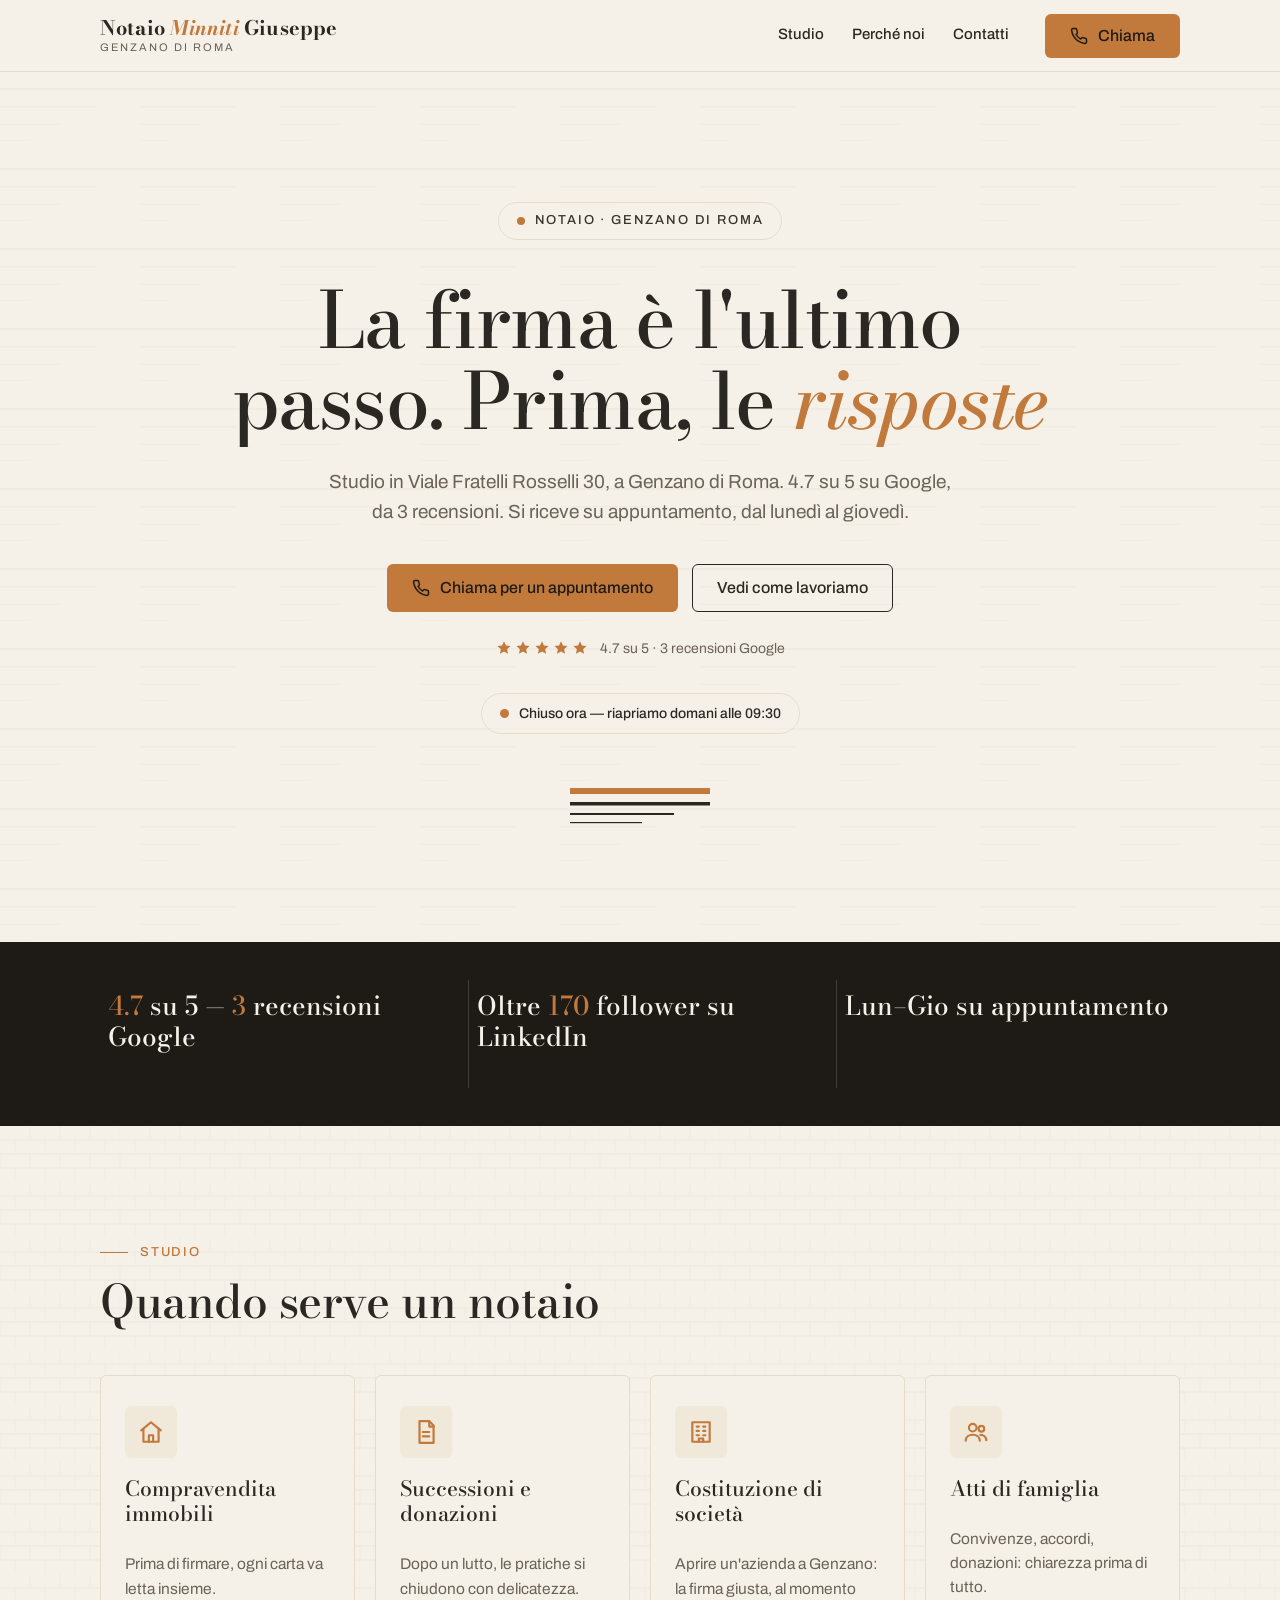
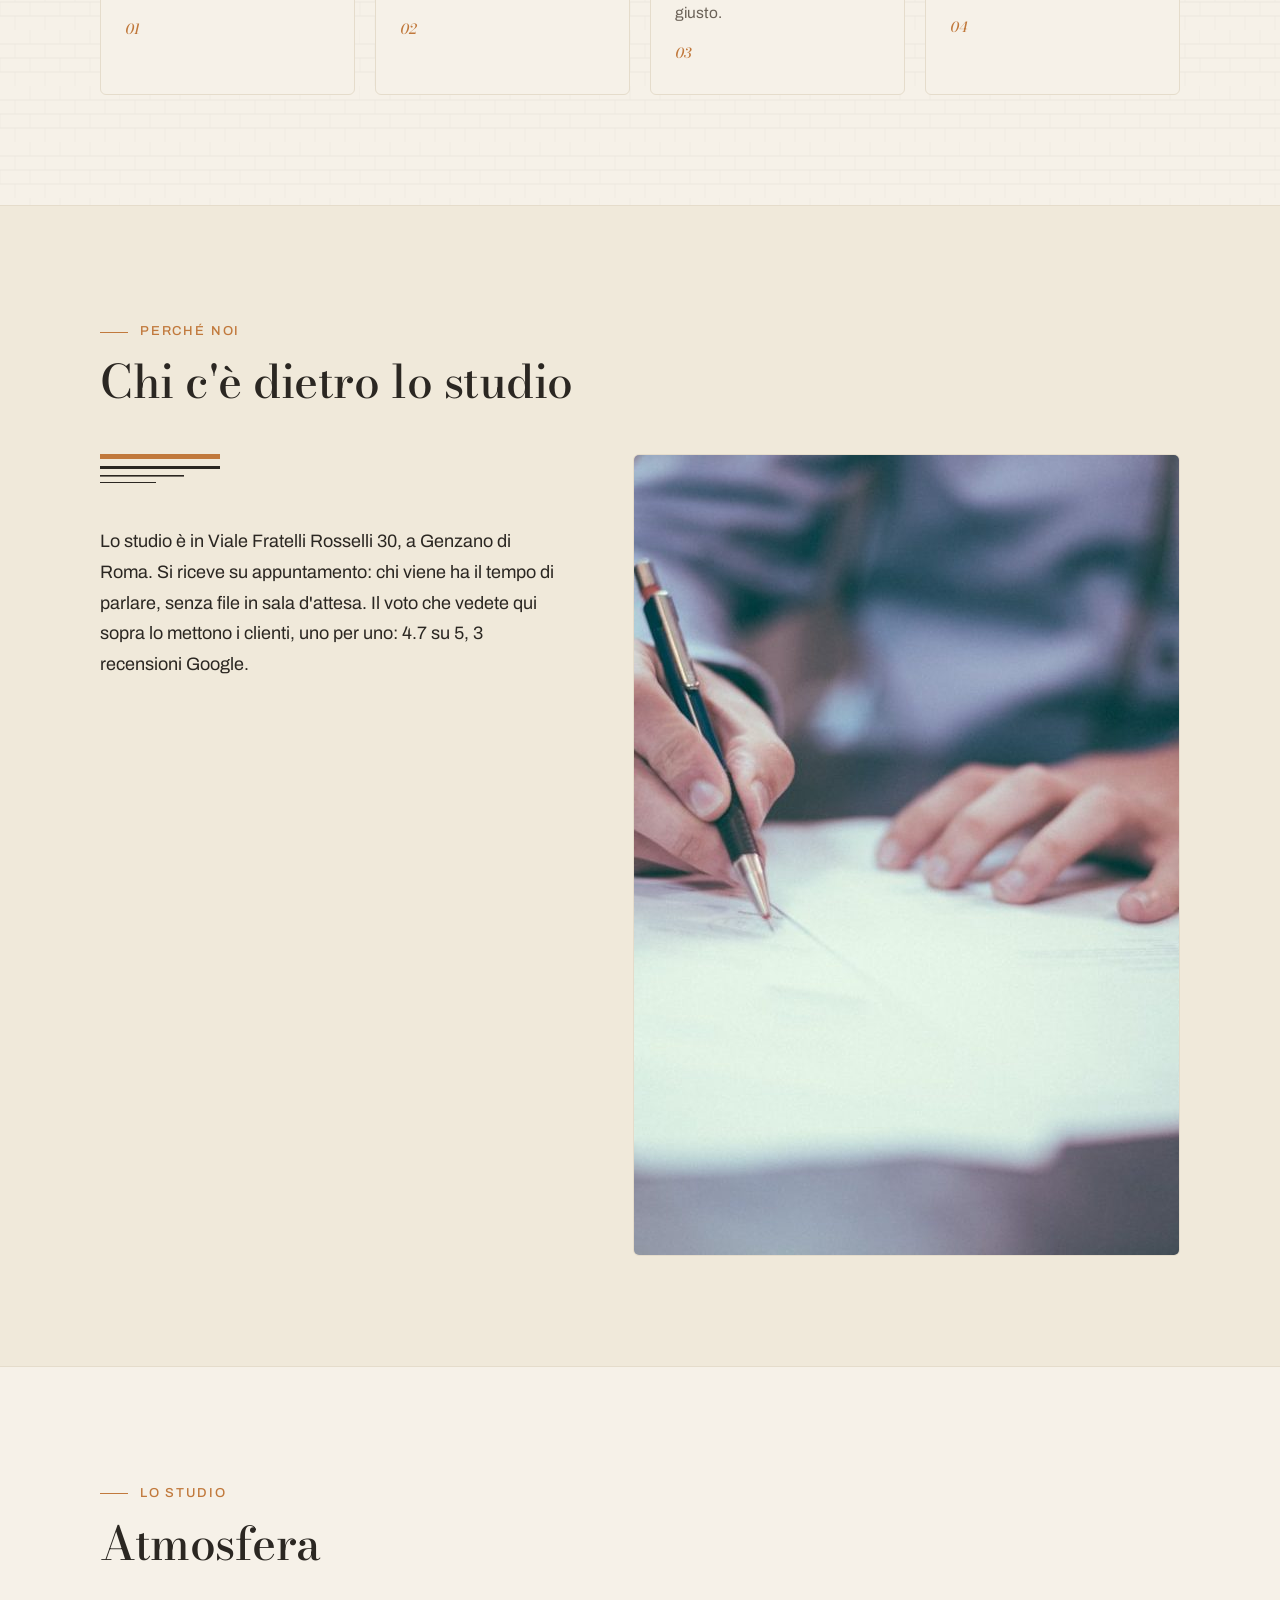
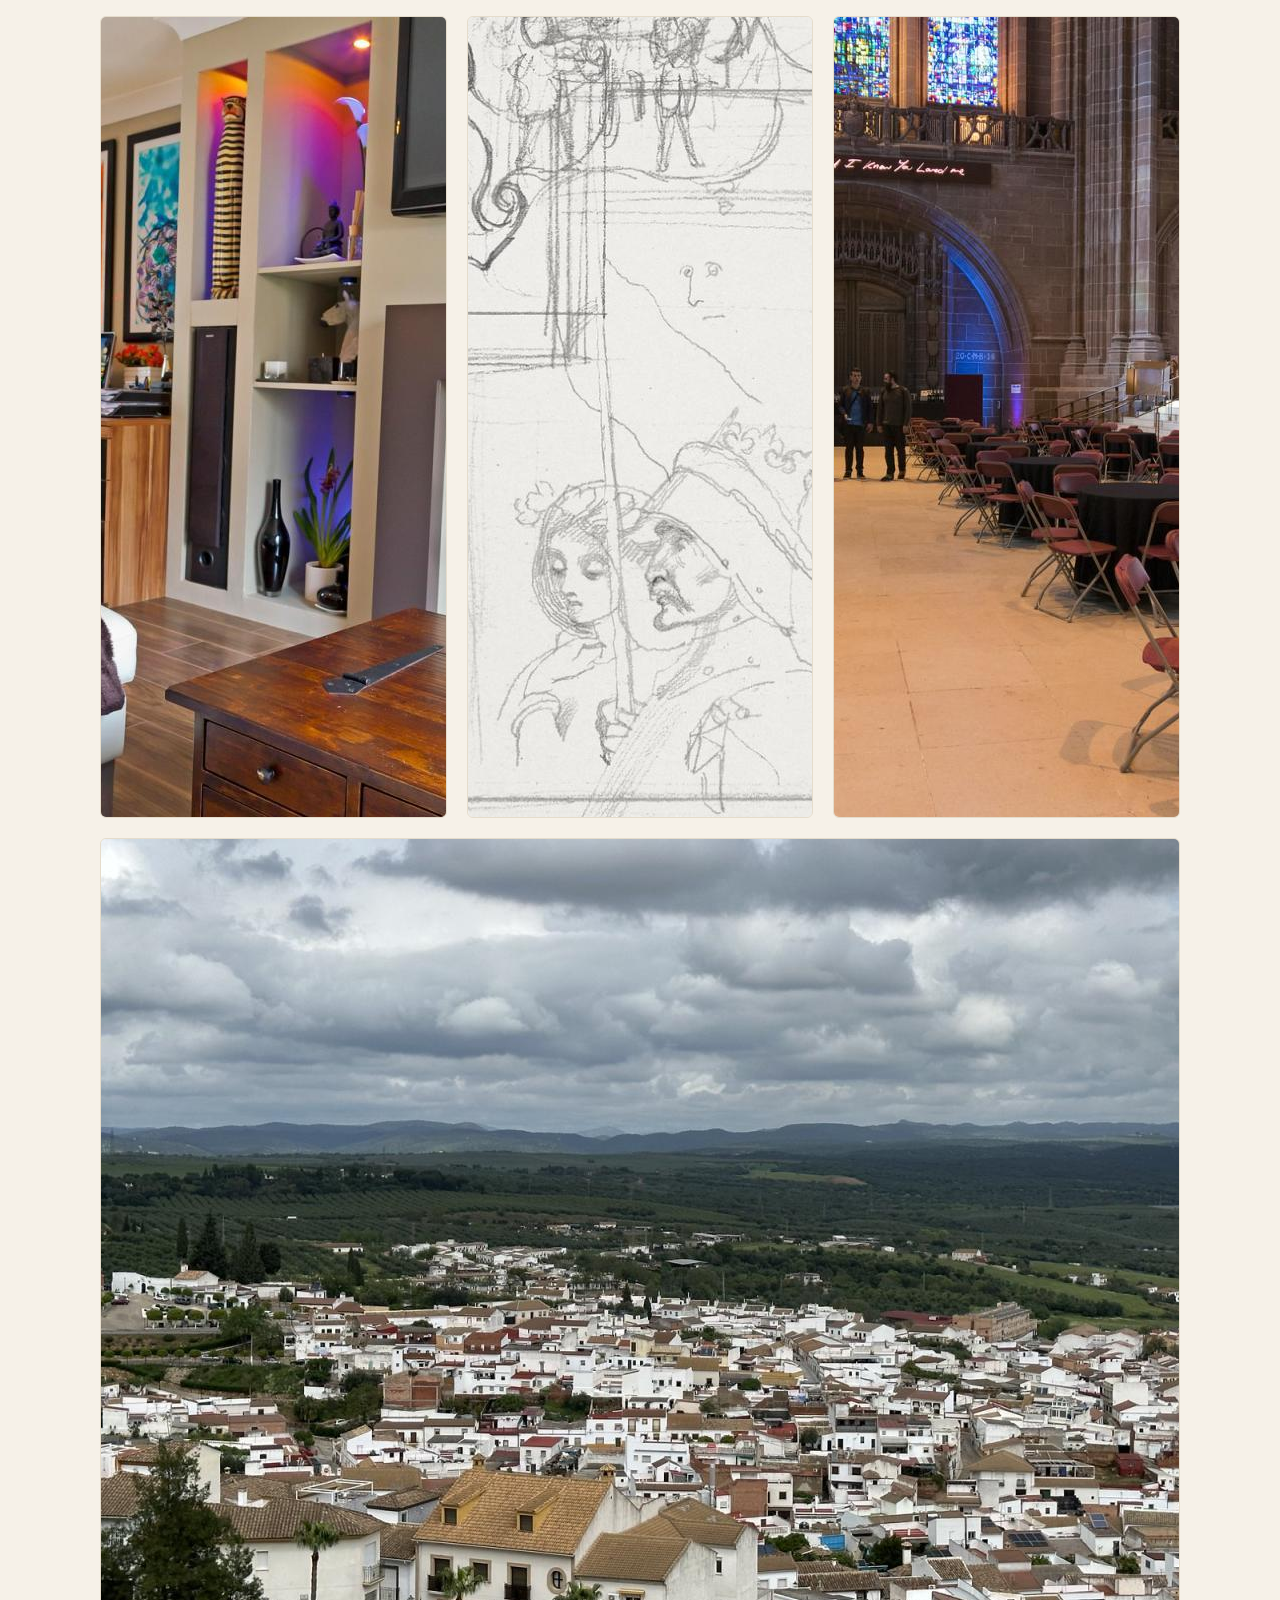
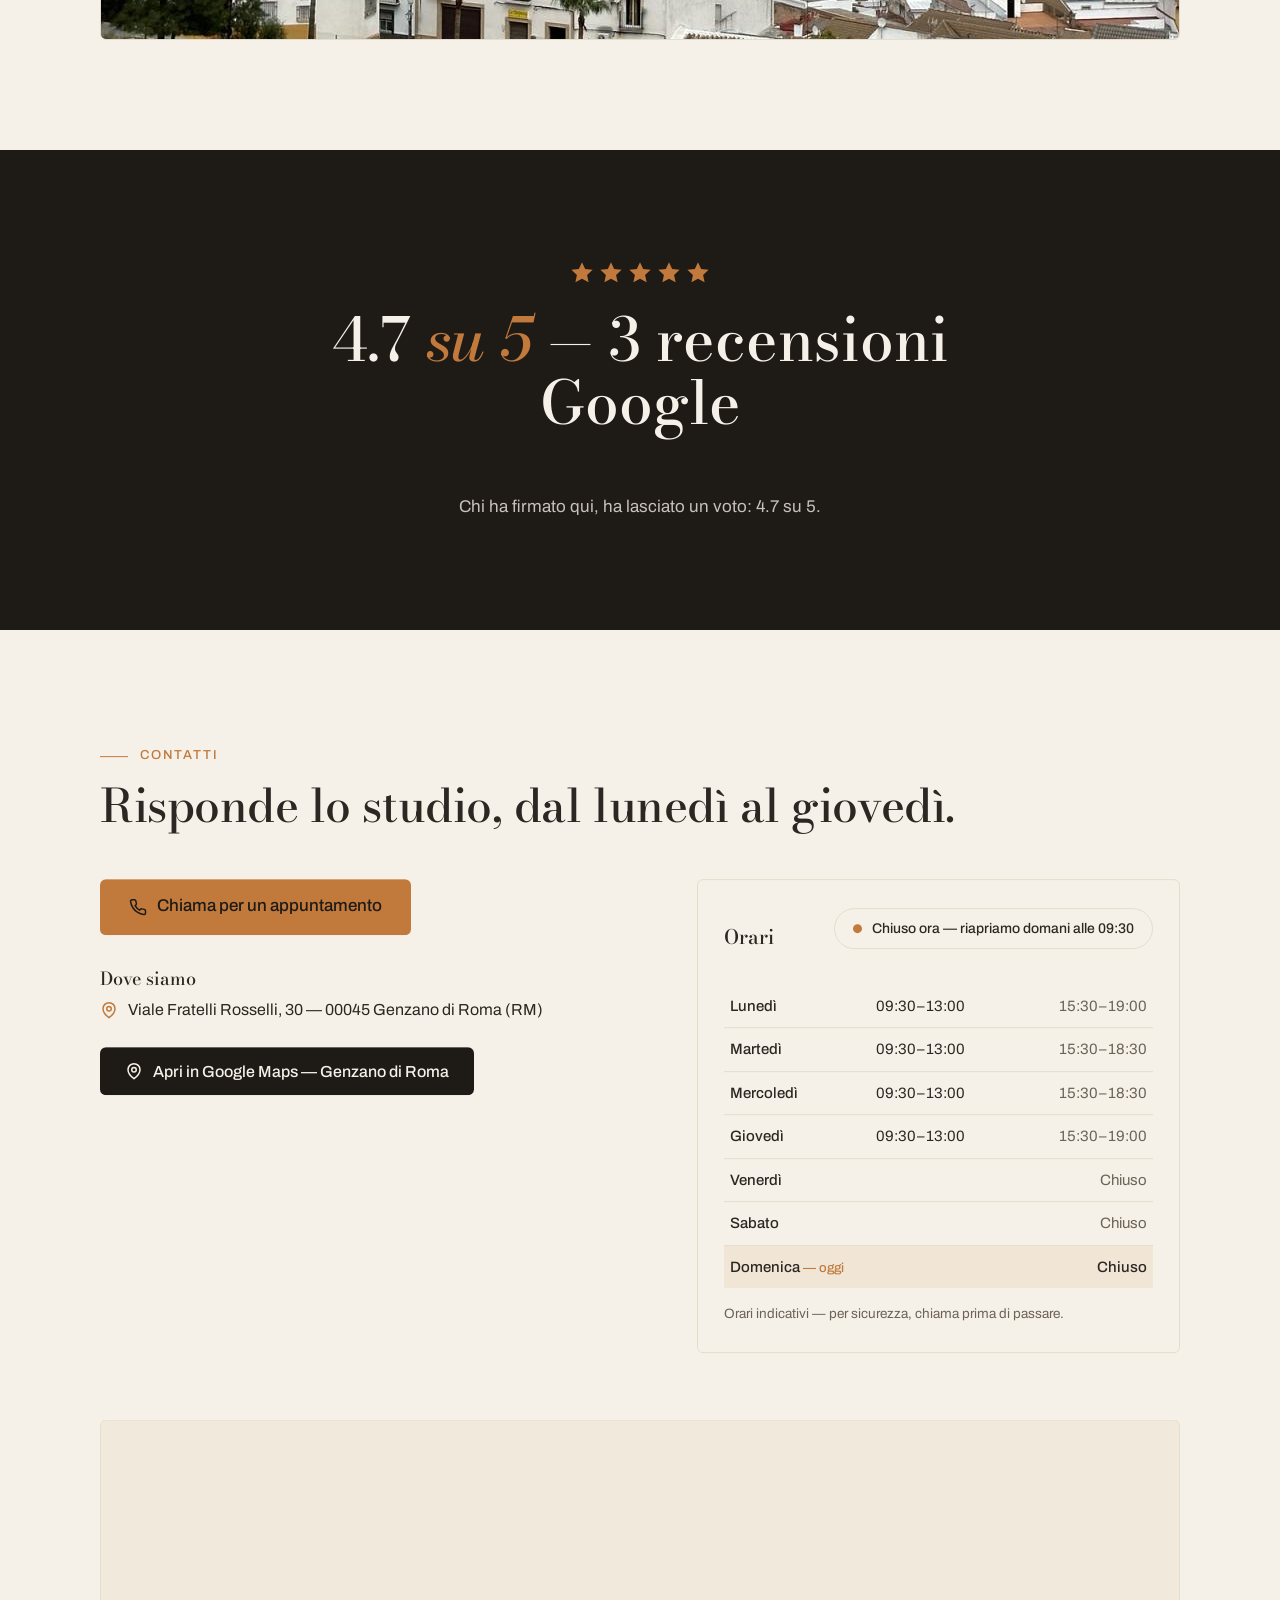
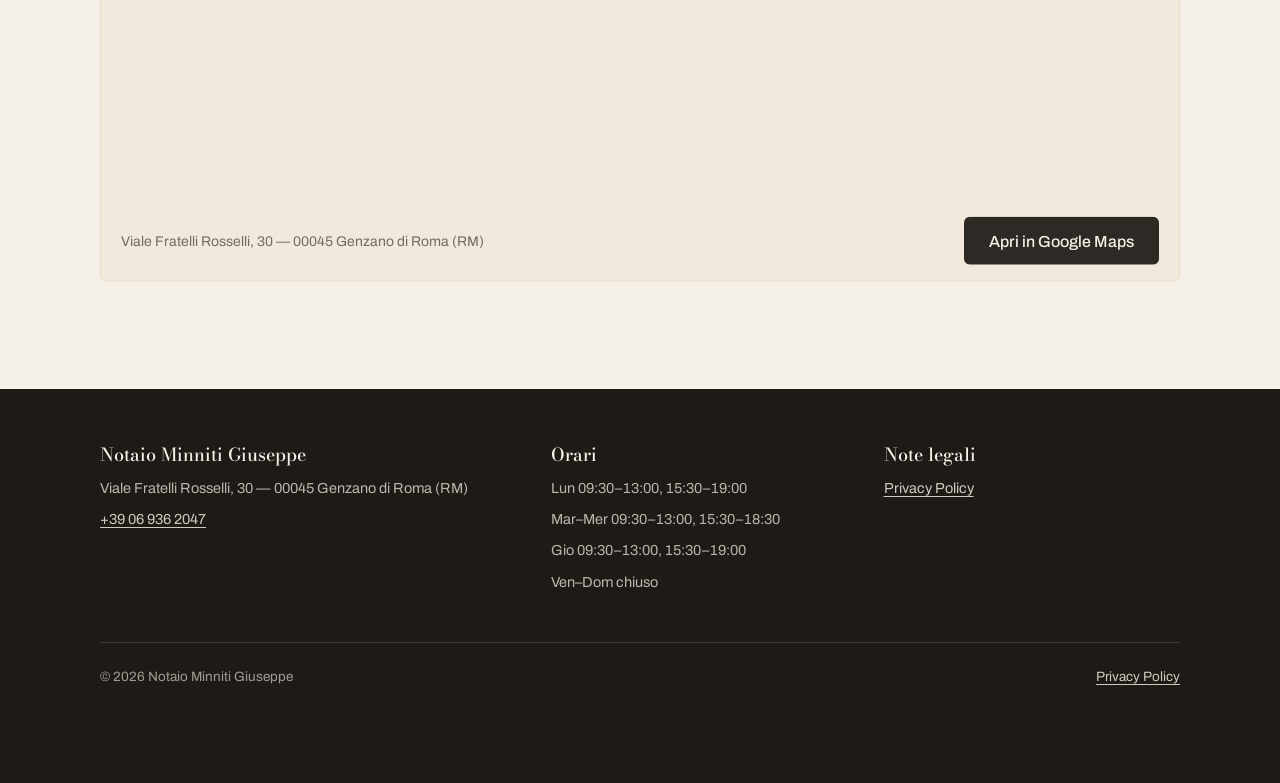
==== commit a7caafee: "Polish: fix placeholder pubblici, pill orari mai vuote, foto studio, riga oggi, hover btn" ====
--- a/index.html
+++ b/index.html
@@ -184,7 +184,7 @@
         <div class="hero__status">
           <span class="status-pill status-pill--hero js-status" role="status" aria-live="polite">
             <span class="dot" aria-hidden="true"></span>
-            <span class="js-status-text"></span>
+            <span class="js-status-text">Lun–Gio su appuntamento</span>
           </span>
         </div>
 
@@ -284,11 +284,11 @@
               </svg>
             </div>
             <div class="perche__copy">
-              <p>Lo studio è in Viale Fratelli Rosselli 30, a Genzano di Roma. Si riceve su appuntamento: chi viene ha il tempo di parlare, senza file in sala d'attesa. [DA VERIFICARE: 1-2 righe di bio reale — studi, percorso, perché ha aperto qui]. Il voto che vedete qui sopra lo mettono i clienti, uno per uno: 4.7 su 5, 3 recensioni Google.</p>
+              <p>Lo studio è in Viale Fratelli Rosselli 30, a Genzano di Roma. Si riceve su appuntamento: chi viene ha il tempo di parlare, senza file in sala d'attesa. Il voto che vedete qui sopra lo mettono i clienti, uno per uno: 4.7 su 5, 3 recensioni Google.</p>
             </div>
           </div>
           <figure class="perche__media">
-            <img src="images/atmosfera-2.jpg" alt="Atmosfera dello studio — scrivania in legno" width="1280" height="800" loading="lazy" decoding="async">
+            <img src="images/atmosfera-2.jpg" alt="Atmosfera dello studio — penna e atti sulla scrivania" width="1280" height="800" loading="lazy" decoding="async">
           </figure>
         </div>
       </div>
@@ -361,14 +361,6 @@
               </p>
             </div>
 
-            <div class="contacts__block">
-              <h3>LinkedIn</h3>
-              <p class="contacts__linkedin">
-                <svg viewBox="0 0 24 24" fill="none" stroke="currentColor" stroke-width="2" stroke-linecap="round" stroke-linejoin="round" aria-hidden="true"><path d="M16 8a6 6 0 0 1 6 6v7h-4v-7a2 2 0 0 0-4 0v7h-4v-7a6 6 0 0 1 6-6Z"/><rect x="2" y="9" width="4" height="12"/><circle cx="4" cy="4" r="2"/></svg>
-                <span>Giuseppe Minniti — notaio — [DA VERIFICARE: URL]</span>
-              </p>
-            </div>
-
             <div class="contacts__actions">
               <a class="btn btn--dark" href="https://www.google.com/maps/search/?api=1&amp;query=Viale%20Fratelli%20Rosselli%2030%2C%2000045%20Genzano%20di%20Roma%20RM" target="_blank" rel="noopener">
                 <svg viewBox="0 0 24 24" fill="none" stroke="currentColor" stroke-width="2" stroke-linecap="round" stroke-linejoin="round" aria-hidden="true"><path d="M20 10c0 6-8 12-8 12S4 16 4 10a8 8 0 1 1 16 0Z"/><circle cx="12" cy="10" r="3"/></svg>
@@ -383,7 +375,7 @@
                 <h3>Orari</h3>
                 <span class="status-pill status-pill--contacts js-status" role="status" aria-live="polite">
                   <span class="dot" aria-hidden="true"></span>
-                  <span class="js-status-text"></span>
+                  <span class="js-status-text">Lun–Gio su appuntamento</span>
                 </span>
               </div>
               <table class="hours-table">
--- a/css/base.css
+++ b/css/base.css
@@ -128,8 +128,14 @@
     border-color 0.25s ease, transform 0.15s ease;
 }
 
+.btn:hover {
+  transform: translateY(-2px);
+  box-shadow: 0 10px 24px rgba(30, 27, 23, 0.16);
+}
+
 .btn:active {
   transform: translateY(1px);
+  box-shadow: none;
 }
 
 .btn svg {
